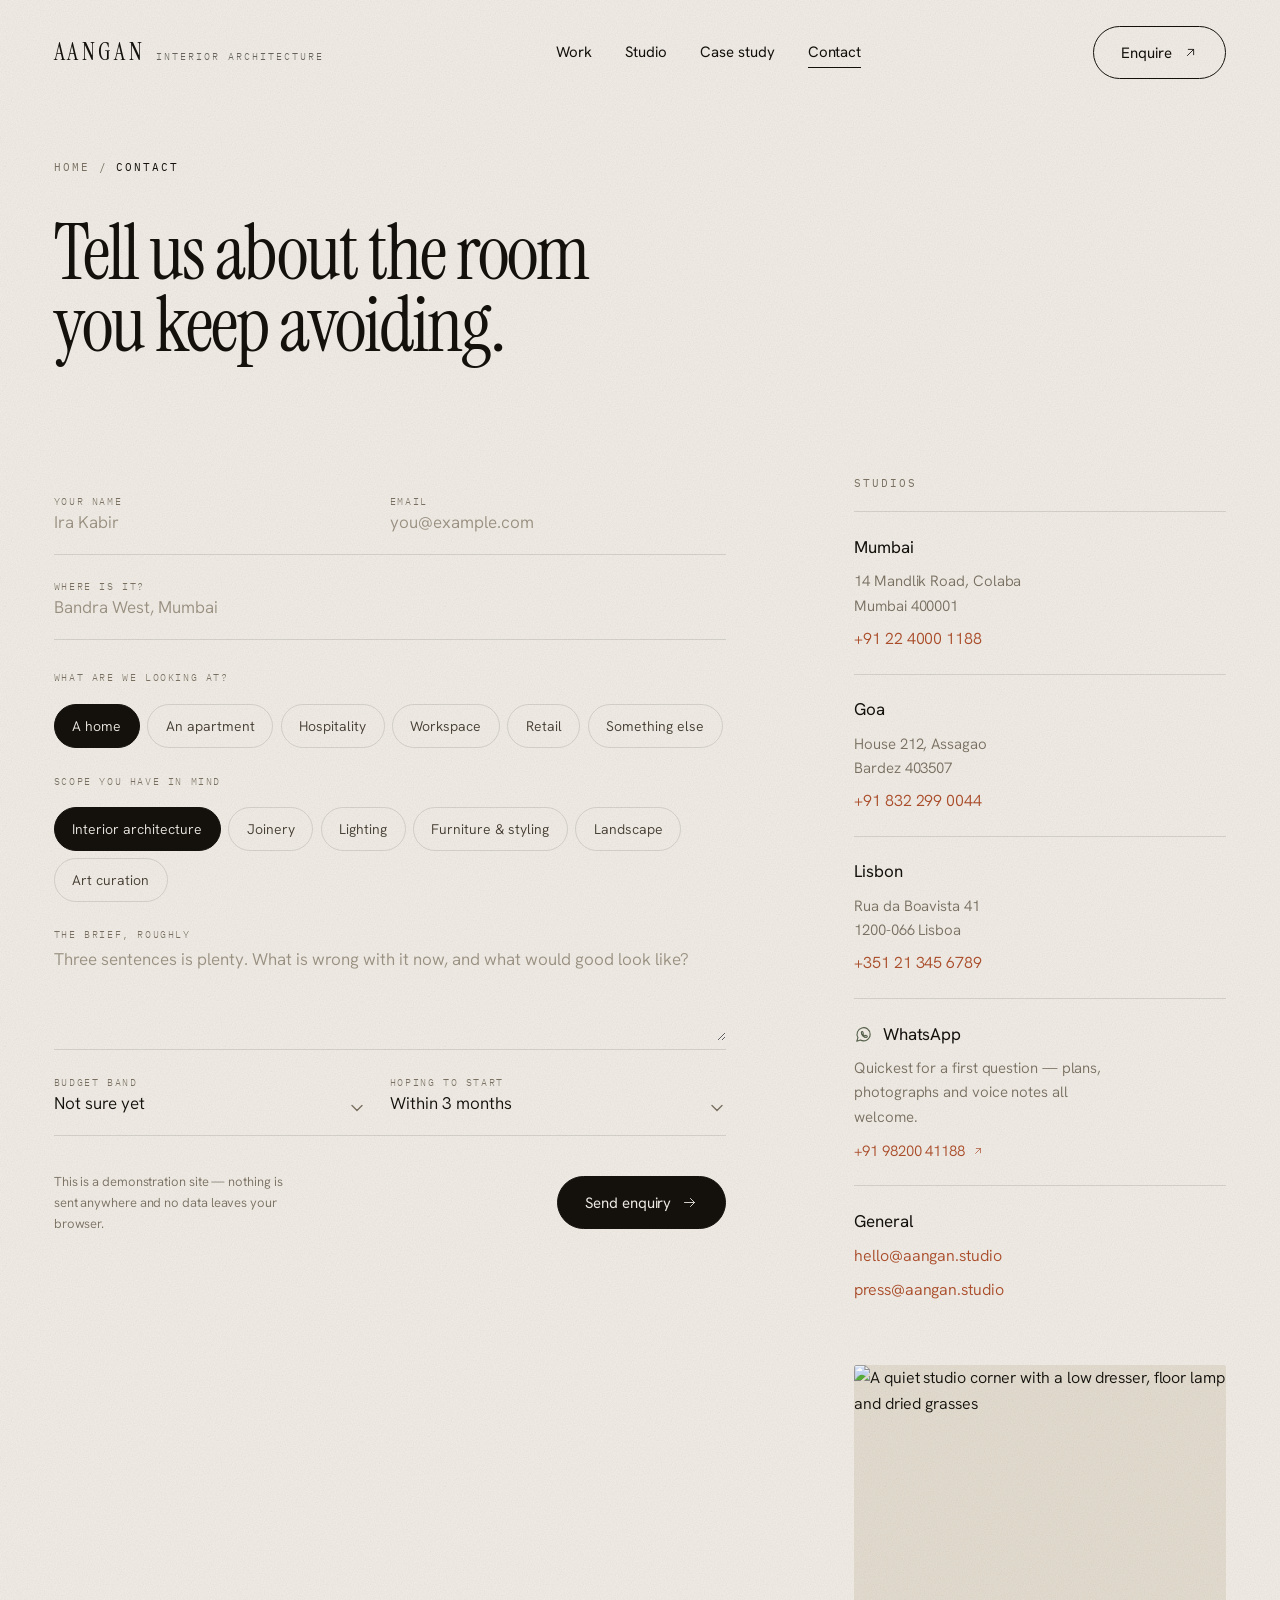
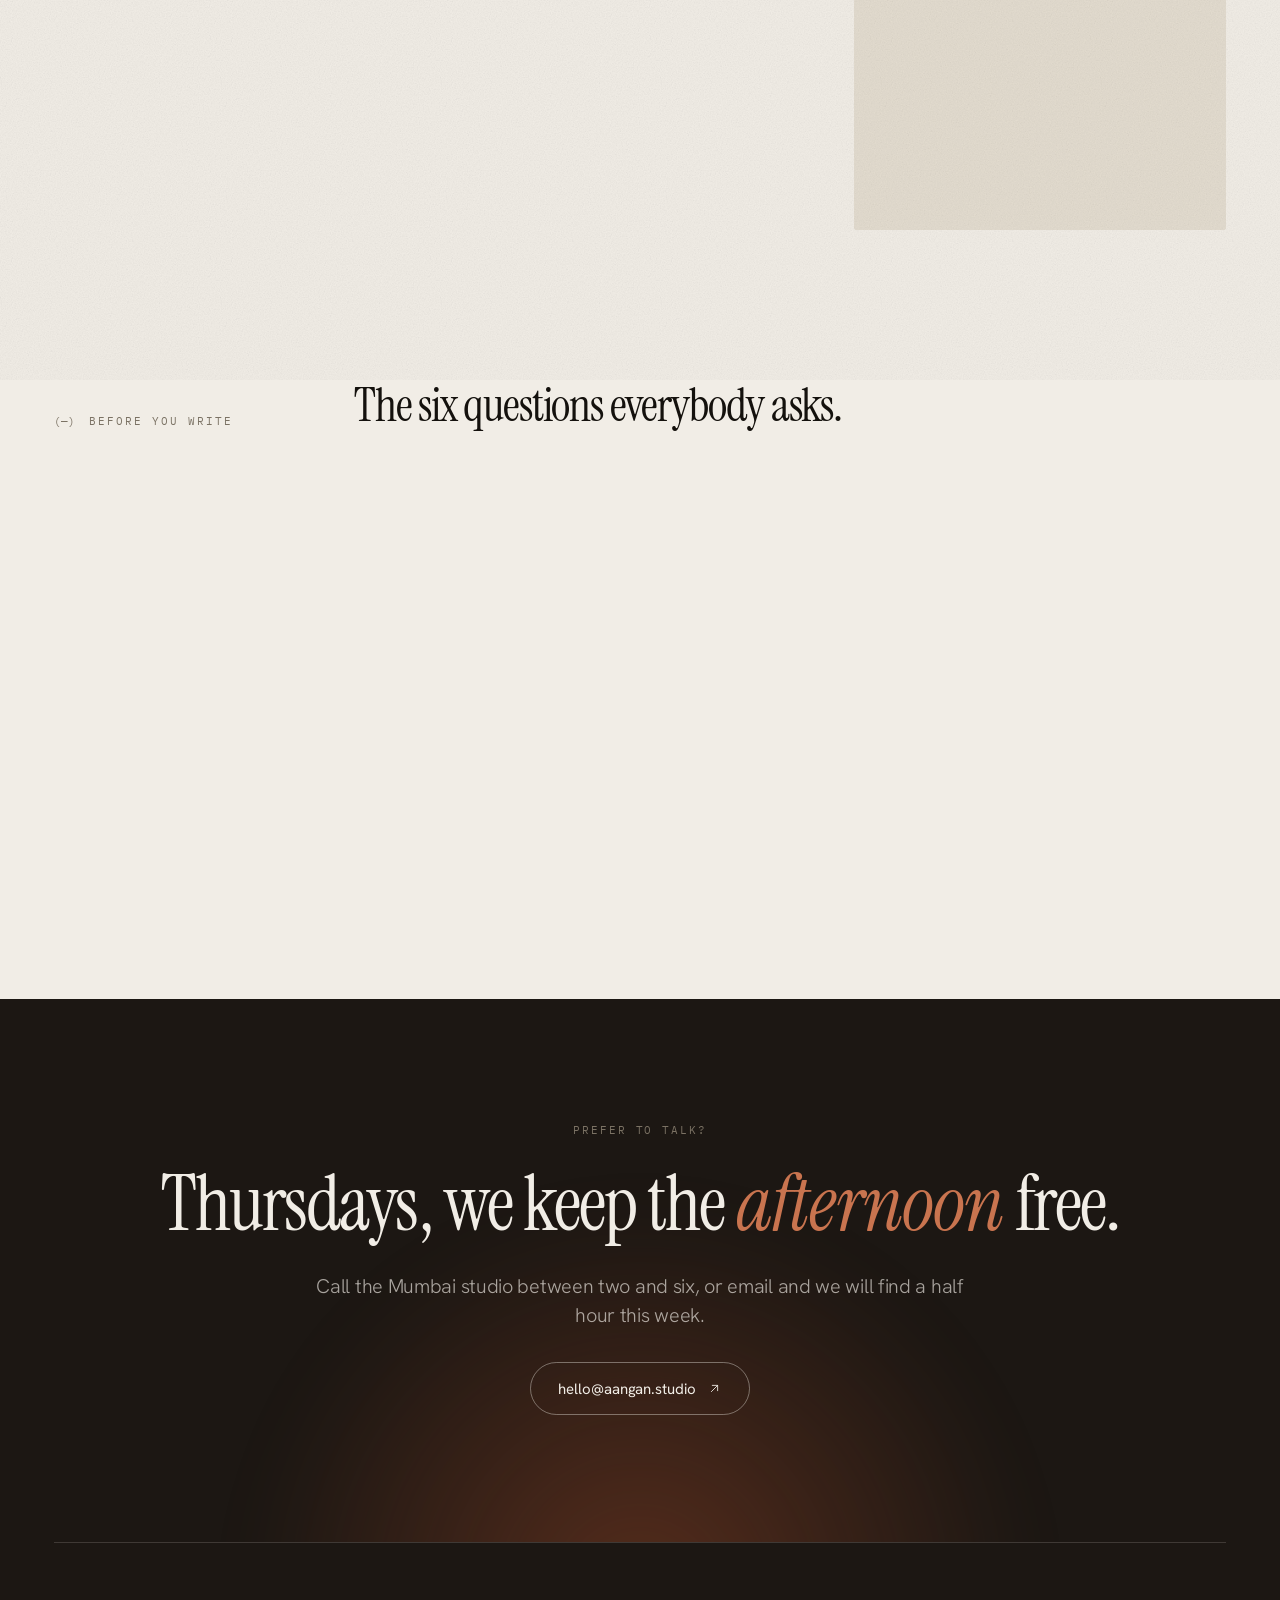
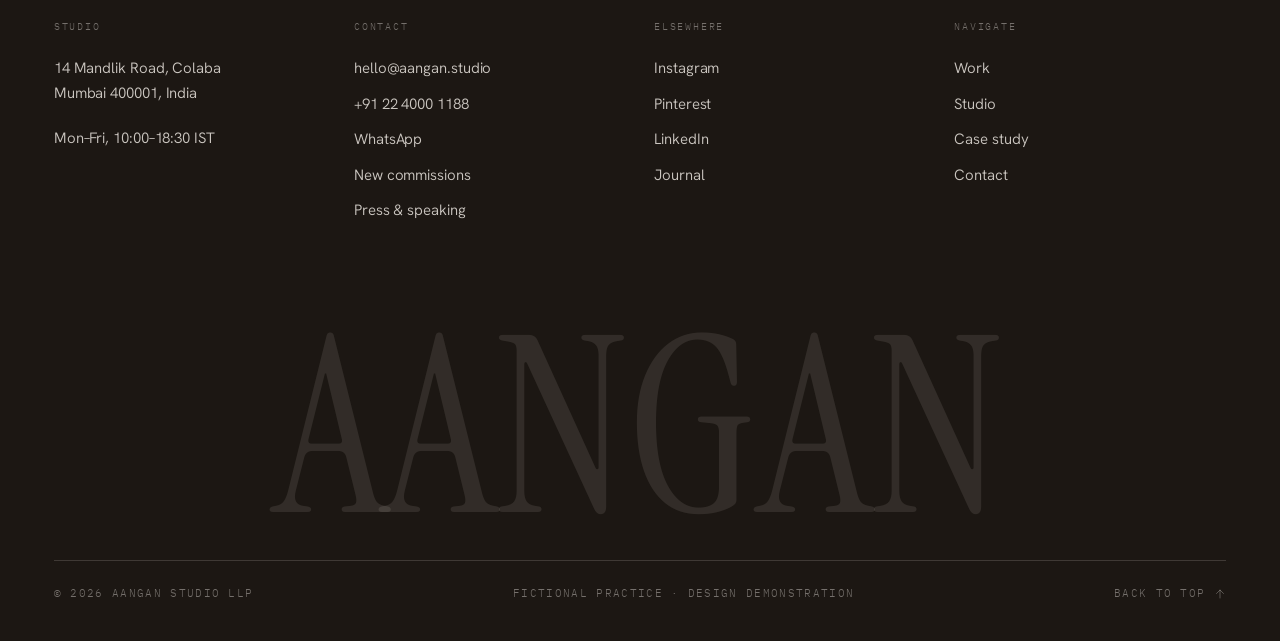
==== contact.html @ c57f5d88 "Aangan — interior architecture studio site Five-page static site: home, work index with filtering, a" ====
<!doctype html>
<html lang="en">
<head>
<meta charset="utf-8">
<meta name="viewport" content="width=device-width, initial-scale=1">
<title>Contact — Aangan</title>
<meta name="description" content="Start a project with Aangan. Studios in Mumbai, Goa and Lisbon. We reply to every enquiry within two working days.">
<meta name="theme-color" content="#F1EDE6">
<link rel="icon" href="data:image/svg+xml,%3Csvg xmlns='http://www.w3.org/2000/svg' viewBox='0 0 32 32'%3E%3Crect width='32' height='32' fill='%231C1713'/%3E%3Ctext x='16' y='23' font-family='Georgia,serif' font-size='19' fill='%23F1EDE6' text-anchor='middle'%3EA%3C/text%3E%3C/svg%3E">
<link rel="preconnect" href="https://fonts.googleapis.com">
<link rel="preconnect" href="https://fonts.gstatic.com" crossorigin>
<link rel="preconnect" href="https://images.unsplash.com">
<link href="https://fonts.googleapis.com/css2?family=Instrument+Serif:ital@0;1&family=Hanken+Grotesk:ital,wght@0,200..800;1,200..800&family=IBM+Plex+Mono:wght@400;500&display=swap" rel="stylesheet">
<link rel="stylesheet" href="assets/css/app.css?v=1789238881">
</head>
<body>

<a class="skip" href="#main">Skip to content</a>
<div class="curtain" aria-hidden="true"><i></i><i></i><i></i><i></i><i></i></div>
<div class="grain" aria-hidden="true"></div>
<div class="cursor" aria-hidden="true">
  <div class="cursor__ring"><span class="cursor__label">View</span></div>
  <div class="cursor__dot"></div>
</div>

<svg aria-hidden="true" style="position:absolute;width:0;height:0;overflow:hidden" focusable="false">
  <symbol id="i-arr" viewBox="0 0 24 24" fill="none" stroke="currentColor" stroke-width="1.4" stroke-linecap="round" stroke-linejoin="round"><path d="M4 12h16M13.5 5.5 20 12l-6.5 6.5"/></symbol>
  <symbol id="i-ne" viewBox="0 0 24 24" fill="none" stroke="currentColor" stroke-width="1.4" stroke-linecap="round" stroke-linejoin="round"><path d="M7 17 17 7M8.5 7H17v8.5"/></symbol>
  <symbol id="i-whatsapp" viewBox="0 0 24 24" fill="none" stroke="currentColor" stroke-width="1.4" stroke-linecap="round" stroke-linejoin="round"><path d="M20.4 11.7a8.3 8.3 0 0 1-12.3 7.3l-4.6 1.5 1.5-4.5A8.3 8.3 0 1 1 20.4 11.7z"/><path d="M9.5 8.7c.15-.4.35-.4.6-.4h.45c.2 0 .38.02.55.42l.62 1.5c.1.25.02.45-.1.6l-.36.45c-.1.15-.16.28 0 .52a5.6 5.6 0 0 0 2.35 2c.25.1.4.08.52-.04l.45-.52c.15-.18.33-.17.52-.1l1.4.72c.25.15.35.3.35.5 0 .72-.55 1.42-1.4 1.42-1 0-2.9-.62-4.4-2.12S9.3 10.5 9.3 9.6c0-.4.1-.6.2-.9z"/></symbol>
  <symbol id="i-up" viewBox="0 0 24 24" fill="none" stroke="currentColor" stroke-width="1.4" stroke-linecap="round" stroke-linejoin="round"><path d="M12 20V4M5 11l7-7 7 7"/></symbol>
  <symbol id="i-check" viewBox="0 0 24 24" fill="none" stroke="currentColor" stroke-width="1.4" stroke-linecap="round" stroke-linejoin="round"><path d="m4 12.5 5.5 5.5L20 6.5"/></symbol>
</svg>

<header class="header is-ink" data-solid="always">
  <a class="brand" href="index.html" aria-label="Aangan, home">
    <span class="brand__mark">Aangan</span>
    <span class="brand__sub">Interior Architecture</span>
  </a>
  <nav class="nav" aria-label="Primary">
    <a href="work.html">Work</a>
    <a href="studio.html">Studio</a>
    <a href="project.html">Case study</a>
    <a href="contact.html" aria-current="page">Contact</a>
  </nav>
  <div class="header__right">
    <a class="btn" href="#enquiry" data-magnetic="0.25">Enquire <svg aria-hidden="true"><use href="#i-ne"/></svg></a>
    <button class="burger" type="button" aria-label="Menu" aria-expanded="false" aria-controls="menu"><i></i><i></i></button>
  </div>
</header>

<div class="menu" id="menu">
  <ul class="menu__list">
    <li><a href="index.html"><span>01</span> Home</a></li>
    <li><a href="work.html"><span>02</span> Work</a></li>
    <li><a href="studio.html"><span>03</span> Studio</a></li>
    <li><a href="project.html"><span>04</span> Case study</a></li>
    <li><a href="contact.html"><span>05</span> Contact</a></li>
  </ul>
  <div class="menu__foot">
    <span>hello@aangan.studio</span><span>+91 22 4000 1188</span><span>Mumbai · Goa · Lisbon</span>
  </div>
</div>

<main id="main">

  <section class="phero">
    <div class="shell">
      <div class="phero__crumbs">
        <a class="label" href="index.html">Home</a>
        <span class="label mono">/</span>
        <span class="label label--ink">Contact</span>
      </div>
      <div class="phero__row">
        <h1 class="display phero__t" data-split>Tell us about the room you keep avoiding.</h1>
        <p class="phero__x lead measure-sm" data-reveal>Plans, a phone photograph, or three sentences — all of it is useful. Every enquiry gets a real reply within two working days.</p>
      </div>
    </div>
  </section>

  <section class="section section--tight" id="enquiry">
    <div class="shell">
      <div class="contact">

        <div class="contact__form">
          <form class="form" novalidate>
            <div class="form__fields">
              <div class="form__row">
                <div class="fld">
                  <label for="f-name">Your name</label>
                  <input id="f-name" name="name" type="text" placeholder="Ira Kabir" autocomplete="name" data-required>
                  <span class="fld__err">We need something to call you.</span>
                </div>
                <div class="fld">
                  <label for="f-email">Email</label>
                  <input id="f-email" name="email" type="email" placeholder="you@example.com" autocomplete="email" data-required>
                  <span class="fld__err">That address does not look right.</span>
                </div>
              </div>

              <div class="fld">
                <label for="f-place">Where is it?</label>
                <input id="f-place" name="place" type="text" placeholder="Bandra West, Mumbai">
              </div>

              <div class="fld" style="border-bottom:0">
                <label style="position:static;display:block;margin-bottom:.2rem">What are we looking at?</label>
                <div class="pickers" role="group" aria-label="Project type">
                  <button class="pick" type="button" aria-pressed="true">A home</button>
                  <button class="pick" type="button" aria-pressed="false">An apartment</button>
                  <button class="pick" type="button" aria-pressed="false">Hospitality</button>
                  <button class="pick" type="button" aria-pressed="false">Workspace</button>
                  <button class="pick" type="button" aria-pressed="false">Retail</button>
                  <button class="pick" type="button" aria-pressed="false">Something else</button>
                </div>
              </div>

              <div class="fld" style="border-bottom:0;padding-top:1.6rem">
                <label style="position:static;display:block;margin-bottom:.2rem">Scope you have in mind</label>
                <div class="pickers" data-multi="true" role="group" aria-label="Scope">
                  <button class="pick" type="button" aria-pressed="true">Interior architecture</button>
                  <button class="pick" type="button" aria-pressed="false">Joinery</button>
                  <button class="pick" type="button" aria-pressed="false">Lighting</button>
                  <button class="pick" type="button" aria-pressed="false">Furniture &amp; styling</button>
                  <button class="pick" type="button" aria-pressed="false">Landscape</button>
                  <button class="pick" type="button" aria-pressed="false">Art curation</button>
                </div>
              </div>

              <div class="fld" style="padding-top:2.2rem">
                <label for="f-msg">The brief, roughly</label>
                <textarea id="f-msg" name="message" placeholder="Three sentences is plenty. What is wrong with it now, and what would good look like?" data-required></textarea>
                <span class="fld__err">Tell us a little about the project.</span>
              </div>

              <div class="form__row">
                <div class="fld">
                  <label for="f-budget">Budget band</label>
                  <select id="f-budget" name="budget">
                    <option>Not sure yet</option>
                    <option>₹40 – 80 lakh</option>
                    <option>₹80 lakh – 2 crore</option>
                    <option>₹2 – 5 crore</option>
                    <option>Above ₹5 crore</option>
                  </select>
                </div>
                <div class="fld">
                  <label for="f-when">Hoping to start</label>
                  <select id="f-when" name="when">
                    <option>Within 3 months</option>
                    <option>Later this year</option>
                    <option>2027</option>
                    <option>Just exploring</option>
                  </select>
                </div>
              </div>
            </div>

            <div class="form__foot">
              <p class="form__note">This is a demonstration site — nothing is sent anywhere and no data leaves your browser.</p>
              <button class="btn btn--solid" type="submit" data-magnetic="0.3">Send enquiry <svg aria-hidden="true"><use href="#i-arr"/></svg></button>
            </div>

            <div class="form__done">
              <span class="label label--clay">Received</span>
              <h2 class="display" style="font-size:var(--t-d3)">Thank you — we will write back within two working days.</h2>
              <p class="muted measure">In the meantime, the Alibaug case study is the fullest account of how we work, from first survey to handover.</p>
              <a class="btn" href="project.html" style="justify-self:start;margin-top:.8rem">Read the case study <svg aria-hidden="true"><use href="#i-arr"/></svg></a>
            </div>
          </form>

          <div class="nextsteps" data-reveal>
            <span class="label">What happens next</span>
            <ol class="nextsteps__list">
              <li>
                <span class="nextsteps__n">01</span>
                <div>
                  <b>A real reply, within two working days</b>
                  <p>From Ira or Devan, not a form letter. If we are not right for it, we will say so and suggest someone who is.</p>
                </div>
              </li>
              <li>
                <span class="nextsteps__n">02</span>
                <div>
                  <b>A half-hour call, free</b>
                  <p>We ask about the brief, the building and the budget. You ask us anything. Nobody signs anything.</p>
                </div>
              </li>
              <li>
                <span class="nextsteps__n">03</span>
                <div>
                  <b>A written fee proposal</b>
                  <p>Stages priced separately, with a realistic programme. You can stop after any stage.</p>
                </div>
              </li>
            </ol>
          </div>
        </div>

        <aside class="contact__side">
          <div>
            <span class="label">Studios</span>
            <div class="studio-card" style="margin-top:1rem">
              <b>Mumbai</b>
              <p>14 Mandlik Road, Colaba<br>Mumbai 400001</p>
              <a href="tel:+912240001188">+91 22 4000 1188</a>
            </div>
            <div class="studio-card">
              <b>Goa</b>
              <p>House 212, Assagao<br>Bardez 403507</p>
              <a href="tel:+918322990044">+91 832 299 0044</a>
            </div>
            <div class="studio-card">
              <b>Lisbon</b>
              <p>Rua da Boavista 41<br>1200-066 Lisboa</p>
              <a href="tel:+351213456789">+351 21 345 6789</a>
            </div>
            <a class="studio-card studio-card--wa" href="https://wa.me/919820041188?text=Hello%20Aangan%20%E2%80%94%20I%27d%20like%20to%20talk%20about%20a%20project." target="_blank" rel="noopener">
              <span class="studio-card__wa">
                <svg aria-hidden="true"><use href="#i-whatsapp"/></svg>
                <b>WhatsApp</b>
              </span>
              <p>Quickest for a first question &mdash; plans, photographs and voice notes all welcome.</p>
              <span class="studio-card__go">+91 98200 41188 <svg aria-hidden="true"><use href="#i-ne"/></svg></span>
            </a>
            <div class="studio-card">
              <b>General</b>
              <a href="mailto:hello@aangan.studio">hello@aangan.studio</a>
              <a href="mailto:press@aangan.studio">press@aangan.studio</a>
            </div>
          </div>

          <div class="img-wrap" style="aspect-ratio:4/5;border-radius:3px" data-wipe>
            <img src="https://images.unsplash.com/photo-1513694203232-719a280e022f?w=900&q=80&auto=format&fit=crop" alt="A quiet studio corner with a low dresser, floor lamp and dried grasses" loading="lazy">
          </div>
        </aside>
      </div>
    </div>
  </section>

  <section class="section">
    <div class="shell">
      <div class="sec-head">
        <div class="sec-head__eyebrow">
          <span class="label mono">(—)</span>
          <span class="label">Before you write</span>
        </div>
        <h2 class="display sec-head__title" style="font-size:var(--t-d2)" data-split>The six questions everybody asks.</h2>
      </div>

      <div class="faq" data-reveal>
        <div class="faq__i">
          <button class="faq__q" type="button">What does a project cost?<i aria-hidden="true"></i></button>
          <div class="faq__a"><div>Our design fee is typically 12–18% of the construction and furnishing budget, or a fixed sum for smaller scopes. We will give you a written fee proposal after the first meeting — before you commit to anything, and with the stages priced separately so you can stop after any of them.</div></div>
        </div>
        <div class="faq__i">
          <button class="faq__q" type="button">How long does it take?<i aria-hidden="true"></i></button>
          <div class="faq__a"><div>An apartment refit runs nine to fourteen months from first survey to the day you move back in. A house is eighteen to twenty-six. Hospitality depends entirely on the operator. We would rather quote you the honest number and keep to it than the flattering one.</div></div>
        </div>
        <div class="faq__i">
          <button class="faq__q" type="button">Do you take small projects?<i aria-hidden="true"></i></button>
          <div class="faq__a"><div>Yes, but selectively — usually one or two a year, and usually a single room done properly. If we cannot take it on we will say so within the week and point you at two or three studios we rate.</div></div>
        </div>
        <div class="faq__i">
          <button class="faq__q" type="button">Will you work outside India?<i aria-hidden="true"></i></button>
          <div class="faq__a"><div>We have a small Lisbon studio and have completed four projects in Portugal and one in Sri Lanka. Anywhere else, we would want a local architect of record and a realistic travel budget — roughly one site visit a month during construction.</div></div>
        </div>
        <div class="faq__i">
          <button class="faq__q" type="button">Can we keep our furniture?<i aria-hidden="true"></i></button>
          <div class="faq__a"><div>Please do. The pieces people have lived with are usually the best things in the room. Bring us a list of what stays and we will design around it — that constraint tends to make a house feel like yours rather than ours.</div></div>
        </div>
        <div class="faq__i">
          <button class="faq__q" type="button">Do you do renders?<i aria-hidden="true"></i></button>
          <div class="faq__a"><div>Rarely. We build the important parts at full scale instead — tape on the floor, plywood walls at real height, a mock-up of the kitchen run. It costs a little more at the start and saves a great deal of regret later.</div></div>
        </div>
      </div>
    </div>
  </section>

  <section class="cta">
    <div class="cta__glow" aria-hidden="true"></div>
    <div class="shell cta__inner">
      <span class="label">Prefer to talk?</span>
      <h2 class="display cta__t" data-split>Thursdays, we keep the <em>afternoon</em> free.</h2>
      <p class="lead measure" style="color:rgba(241,237,230,.66)">Call the Mumbai studio between two and six, or email and we will find a half hour this week.</p>
      <a class="btn btn--light" href="mailto:hello@aangan.studio" data-magnetic="0.4">hello@aangan.studio <svg aria-hidden="true"><use href="#i-ne"/></svg></a>
    </div>
  </section>

</main>

<footer class="footer">
  <div class="footer__top">
    <div class="footer__col">
      <span class="footer__h">Studio</span>
      <p>14 Mandlik Road, Colaba<br>Mumbai 400001, India</p>
      <p style="margin-top:.6rem">Mon–Fri, 10:00–18:30 IST</p>
    </div>
    <div class="footer__col">
      <span class="footer__h">Contact</span>
      <a href="mailto:hello@aangan.studio">hello@aangan.studio</a>
      <a href="tel:+912240001188">+91 22 4000 1188</a>
      <a href="https://wa.me/919820041188?text=Hello%20Aangan%20%E2%80%94%20I%27d%20like%20to%20talk%20about%20a%20project." target="_blank" rel="noopener">WhatsApp</a>
      <a href="contact.html">New commissions</a>
      <a href="contact.html">Press &amp; speaking</a>
    </div>
    <div class="footer__col">
      <span class="footer__h">Elsewhere</span>
      <a href="index.html">Instagram</a><a href="index.html">Pinterest</a><a href="index.html">LinkedIn</a><a href="index.html">Journal</a>
    </div>
    <div class="footer__col">
      <span class="footer__h">Navigate</span>
      <a href="work.html">Work</a><a href="studio.html">Studio</a><a href="project.html">Case study</a><a href="contact.html">Contact</a>
    </div>
  </div>
  <div class="footer__word" aria-hidden="true">AANGAN</div>
  <div class="footer__bar">
    <span>© <span data-year>2026</span> Aangan Studio LLP</span>
    <span>Fictional practice · design demonstration</span>
    <a class="totop" href="#main">Back to top <svg aria-hidden="true"><use href="#i-up"/></svg></a>
  </div>
</footer>

<script src="https://cdnjs.cloudflare.com/ajax/libs/gsap/3.13.0/gsap.min.js"></script>
<script src="https://cdnjs.cloudflare.com/ajax/libs/gsap/3.13.0/ScrollTrigger.min.js"></script>
<script src="https://cdnjs.cloudflare.com/ajax/libs/gsap/3.13.0/SplitText.min.js"></script>
<script src="https://cdn.jsdelivr.net/npm/lenis@1.1.18/dist/lenis.min.js"></script>
<script src="assets/js/app.js?v=1789238881"></script>
</body>
</html>
---- assets/css/app.css ----
/* ==========================================================================
   AANGAN — Interior Architecture
   Design system + page styles
   Palette: lime plaster, kota stone, teak, terracotta
   Type: Instrument Serif (display) / Hanken Grotesk (text) / IBM Plex Mono (data)
   ========================================================================== */

/* --------------------------------------------------------------------------
   1. Tokens
   -------------------------------------------------------------------------- */
:root {
  /* Surface */
  --bone:      #F1EDE6;
  --paper:     #FBF9F5;
  --sand:      #E3DCCF;
  --umber:     #1C1713;
  --umber-2:   #2A231C;

  /* Ink */
  --ink:       #14110D;
  --ink-2:     #453D33;
  --muted:     #7B7264;
  --muted-2:   #9C9384;

  /* Accent */
  --clay:      #AE4E2B;
  --clay-soft: #C9744F;
  --moss:      #55604A;

  /* Lines */
  --line:      rgba(20, 17, 13, 0.12);
  --line-soft: rgba(20, 17, 13, 0.07);
  --line-dark: rgba(241, 237, 230, 0.16);

  /* Layout */
  --pad:       clamp(1.15rem, 4.2vw, 4.25rem);
  --maxw:      1720px;
  --header-h:  96px;   /* measured and overwritten by app.js */
  --gap:       clamp(1rem, 2.2vw, 2rem);

  /* Type scale */
  --t-mega:    clamp(3.1rem, 13vw, 15rem);
  --t-hero:    clamp(2.85rem, 8.6vw, 9.5rem);
  --t-d1:      clamp(2.4rem, 6vw, 6rem);
  --t-d2:      clamp(1.9rem, 3.7vw, 3.6rem);
  --t-d3:      clamp(1.45rem, 2.3vw, 2.1rem);
  --t-lead:    clamp(1.1rem, 1.55vw, 1.55rem);
  --t-body:    clamp(1rem, 0.95vw, 1.0625rem);
  --t-small:   0.875rem;
  --t-label:   0.6875rem;

  /* Motion */
  --ease:      cubic-bezier(0.22, 1, 0.36, 1);
  --ease-io:   cubic-bezier(0.65, 0.05, 0.36, 1);
  --dur:       0.55s;

  /* Depth */
  --z-grain:   95;
  --z-header:  60;
  --z-menu:    80;
  --z-cursor:  200;
  --z-curtain: 300;
  --z-loader:  400;
}

/* --------------------------------------------------------------------------
   2. Reset
   -------------------------------------------------------------------------- */
*, *::before, *::after { box-sizing: border-box; }

html {
  -webkit-text-size-adjust: 100%;
  scroll-behavior: auto;
}

body {
  margin: 0;
  background: var(--bone);
  color: var(--ink);
  font-family: 'Hanken Grotesk', -apple-system, BlinkMacSystemFont, 'Segoe UI', sans-serif;
  font-size: var(--t-body);
  font-weight: 350;
  line-height: 1.62;
  letter-spacing: -0.005em;
  -webkit-font-smoothing: antialiased;
  -moz-osx-font-smoothing: grayscale;
  overflow-x: hidden;
  font-variant-numeric: lining-nums;
}

body.is-locked { overflow: hidden; }

img, svg, video { display: block; max-width: 100%; }
img { height: auto; background-color: var(--sand); }

button, input, select, textarea { font: inherit; color: inherit; }
button { background: none; border: 0; padding: 0; cursor: pointer; }

a { color: inherit; text-decoration: none; }

h1, h2, h3, h4, p, figure, blockquote { margin: 0; }
ul, ol { margin: 0; padding: 0; list-style: none; }

::selection { background: var(--clay); color: var(--paper); }

:focus-visible {
  outline: 2px solid var(--clay);
  outline-offset: 3px;
  border-radius: 2px;
}
.no-fv :focus:not(:focus-visible) { outline: none; }

/* --------------------------------------------------------------------------
   3. Typography primitives
   -------------------------------------------------------------------------- */
.display {
  font-family: 'Instrument Serif', 'Times New Roman', serif;
  font-weight: 400;
  line-height: 0.94;
  letter-spacing: -0.025em;
  text-wrap: balance;
}
.display em {
  font-style: italic;
  letter-spacing: -0.01em;
}

.sans-display {
  font-family: 'Hanken Grotesk', sans-serif;
  font-weight: 250;
  line-height: 1.02;
  letter-spacing: -0.035em;
}

.label {
  font-family: 'IBM Plex Mono', ui-monospace, monospace;
  font-size: var(--t-label);
  font-weight: 400;
  letter-spacing: 0.18em;
  text-transform: uppercase;
  color: var(--muted);
  line-height: 1;
}
.label--ink { color: var(--ink); }
.label--clay { color: var(--clay); }

.mono {
  font-family: 'IBM Plex Mono', ui-monospace, monospace;
  font-variant-numeric: tabular-nums;
  letter-spacing: 0.01em;
}

.lead {
  font-size: var(--t-lead);
  line-height: 1.45;
  font-weight: 300;
  letter-spacing: -0.015em;
  color: var(--ink-2);
  text-wrap: pretty;
}

.measure    { max-width: 62ch; }
.measure-sm { max-width: 46ch; }

/* --------------------------------------------------------------------------
   4. Layout
   -------------------------------------------------------------------------- */
.shell {
  width: 100%;
  max-width: var(--maxw);
  margin-inline: auto;
  padding-inline: var(--pad);
}

.section { padding-block: clamp(4.5rem, 11vh, 10rem); }
.section--tight { padding-block: clamp(3rem, 6vh, 5.5rem); }
.section--dark {
  background: var(--umber);
  color: var(--bone);
}
.section--paper { background: var(--paper); }

.section--dark .label,
.section--dark .lead { color: rgba(241, 237, 230, 0.62); }
.section--dark .rule { background: var(--line-dark); }

.rule {
  height: 1px;
  width: 100%;
  background: var(--line);
  border: 0;
}

.grid12 {
  display: grid;
  grid-template-columns: repeat(12, 1fr);
  gap: var(--gap);
}

/* Section header: index + title + note */
.sec-head {
  display: grid;
  grid-template-columns: repeat(12, 1fr);
  gap: var(--gap);
  align-items: end;
  padding-bottom: clamp(2rem, 4vw, 3.5rem);
}
.sec-head__eyebrow {
  display: flex;
  align-items: baseline;
  gap: 0.9rem;
}
/* Column placement applies only inside .sec-head — the eyebrow is reused
   in other grid containers, where a stray grid-column would reshape them. */
.sec-head > .sec-head__eyebrow { grid-column: 1 / span 3; }
.sec-head > .sec-head__title   { grid-column: 4 / span 6; }
.sec-head > .sec-head__note    { grid-column: 10 / span 3; padding-bottom: 0.45rem; }

@media (max-width: 900px) {
  .sec-head { gap: 1.1rem; }
  .sec-head > .sec-head__eyebrow,
  .sec-head > .sec-head__title,
  .sec-head > .sec-head__note { grid-column: 1 / -1; }
}

/* --------------------------------------------------------------------------
   5. Grain + atmosphere
   -------------------------------------------------------------------------- */
.grain {
  position: fixed;
  inset: -120%;
  z-index: var(--z-grain);
  pointer-events: none;
  opacity: 0.32;
  mix-blend-mode: multiply;
  background-image: url("data:image/svg+xml,%3Csvg xmlns='http://www.w3.org/2000/svg' width='220' height='220'%3E%3Cfilter id='n'%3E%3CfeTurbulence type='fractalNoise' baseFrequency='0.82' numOctaves='3' stitchTiles='stitch'/%3E%3CfeColorMatrix type='saturate' values='0'/%3E%3C/filter%3E%3Crect width='220' height='220' filter='url(%23n)' opacity='0.5'/%3E%3C/svg%3E");
  animation: grain 5s steps(6) infinite;
}
@keyframes grain {
  0%   { transform: translate3d(0, 0, 0); }
  16%  { transform: translate3d(-2%, -3%, 0); }
  33%  { transform: translate3d(-4%, 2%, 0); }
  50%  { transform: translate3d(2%, -4%, 0); }
  66%  { transform: translate3d(-1%, 3%, 0); }
  83%  { transform: translate3d(3%, 1%, 0); }
  100% { transform: translate3d(0, 0, 0); }
}

/* --------------------------------------------------------------------------
   6. Cursor
   -------------------------------------------------------------------------- */
.cursor {
  position: fixed;
  top: 0; left: 0;
  z-index: var(--z-cursor);
  pointer-events: none;
  mix-blend-mode: difference;
  will-change: transform;
  opacity: 0;
  transition: opacity 0.3s;
}
.cursor.is-ready { opacity: 1; }

.cursor__dot {
  position: absolute;
  width: 7px; height: 7px;
  margin: -3.5px 0 0 -3.5px;
  border-radius: 50%;
  background: var(--bone);
  transition: transform 0.3s var(--ease), opacity 0.3s;
}
.cursor__ring {
  position: absolute;
  width: 46px; height: 46px;
  margin: -23px 0 0 -23px;
  border: 1px solid rgba(241, 237, 230, 0.75);
  border-radius: 50%;
  display: grid;
  place-items: center;
  transition: width 0.45s var(--ease), height 0.45s var(--ease),
              margin 0.45s var(--ease), border-color 0.35s, background-color 0.35s;
}
.cursor__label {
  font-family: 'IBM Plex Mono', monospace;
  font-size: 9.5px;
  letter-spacing: 0.16em;
  text-transform: uppercase;
  color: var(--bone);
  opacity: 0;
  transform: scale(0.85);
  transition: opacity 0.3s, transform 0.4s var(--ease);
  white-space: nowrap;
}
.cursor.is-view .cursor__ring {
  width: 104px; height: 104px;
  margin: -52px 0 0 -52px;
  background: rgba(241, 237, 230, 0.1);
  border-color: rgba(241, 237, 230, 0.9);
}
.cursor.is-view .cursor__label { opacity: 1; transform: scale(1); }
.cursor.is-view .cursor__dot { transform: scale(0); }
.cursor.is-link .cursor__ring { width: 12px; height: 12px; margin: -6px 0 0 -6px; }
.cursor.is-link .cursor__dot { transform: scale(2.4); }

@media (hover: none), (pointer: coarse) { .cursor { display: none; } }

/* --------------------------------------------------------------------------
   7. Preloader
   -------------------------------------------------------------------------- */
.loader {
  position: fixed;
  inset: 0;
  z-index: var(--z-loader);
  clip-path: inset(0% 0% 0% 0%);
  will-change: clip-path;
  background: var(--umber);
  color: var(--bone);
  display: grid;
  grid-template-rows: 1fr auto;
  padding: var(--pad);
}
.loader__center {
  display: grid;
  place-content: center;
  justify-items: center;
  text-align: center;
  gap: 0.9rem;
}
.loader__rule {
  width: clamp(90px, 16vw, 190px);
  height: 1px;
  background: rgba(241, 237, 230, 0.42);
  transform: scaleX(0);
  transform-origin: left;
}
.loader__mark {
  font-family: 'Instrument Serif', serif;
  font-size: clamp(2.6rem, 8vw, 6rem);
  letter-spacing: 0.02em;
  line-height: 1.14;
  overflow: hidden;
}
.loader__mark span {
  display: inline-block;
  transform: translateY(105%);
}
.loader__sub {
  font-family: 'IBM Plex Mono', monospace;
  font-size: var(--t-label);
  letter-spacing: 0.28em;
  text-transform: uppercase;
  color: rgba(241, 237, 230, 0.45);
  opacity: 0;
}
.loader__foot {
  display: flex;
  justify-content: space-between;
  align-items: flex-end;
  font-family: 'IBM Plex Mono', monospace;
  font-size: var(--t-label);
  letter-spacing: 0.16em;
  text-transform: uppercase;
  color: rgba(241, 237, 230, 0.4);
}
.loader__count {
  font-size: clamp(2rem, 5vw, 3.4rem);
  letter-spacing: -0.03em;
  color: var(--bone);
  font-variant-numeric: tabular-nums;
  line-height: 1;
}
.loader__bar {
  position: absolute;
  left: var(--pad); right: var(--pad);
  bottom: calc(var(--pad) + 4.6rem);
  height: 1px;
  background: rgba(241, 237, 230, 0.16);
}
.loader__bar i {
  display: block;
  height: 100%;
  width: 0%;
  background: var(--bone);
}

/* --------------------------------------------------------------------------
   8. Page transition curtain
   -------------------------------------------------------------------------- */
.curtain {
  position: fixed;
  inset: 0;
  z-index: var(--z-curtain);
  pointer-events: none;
  display: grid;
  grid-template-columns: repeat(5, 1fr);
}
.curtain i {
  background: var(--umber);
  transform: scaleY(0);
  transform-origin: bottom;
}

/* --------------------------------------------------------------------------
   9. Header
   -------------------------------------------------------------------------- */
.header {
  position: fixed;
  top: 0; left: 0; right: 0;
  z-index: var(--z-header);
  padding: clamp(1rem, 2vw, 1.7rem) var(--pad);
  display: flex;
  align-items: center;
  justify-content: space-between;
  gap: 2rem;
  color: var(--bone);
  transition: transform 0.6s var(--ease), color 0.4s, background-color 0.4s;
  mix-blend-mode: normal;
}
.header::before {
  content: '';
  position: absolute;
  inset: 0;
  background: linear-gradient(to bottom, rgba(18, 15, 12, 0.55), rgba(18, 15, 12, 0));
  opacity: 1;
  transition: opacity 0.45s;
  pointer-events: none;
  z-index: -1;
}
.header.is-solid {
  color: var(--ink);
  background: rgba(241, 237, 230, 0.82);
  backdrop-filter: blur(18px) saturate(1.25);
  -webkit-backdrop-filter: blur(18px) saturate(1.25);
  border-bottom: 1px solid var(--line-soft);
}
.header.is-solid::before { opacity: 0; }
.header.is-hidden { transform: translateY(-104%); }
.header.is-ink { color: var(--ink); }
.header.is-ink::before { opacity: 0; }

.brand {
  display: flex;
  align-items: baseline;
  gap: 0.7rem;
  line-height: 1;
  flex-shrink: 0;
}
.brand__mark {
  font-family: 'Instrument Serif', serif;
  font-size: clamp(1.35rem, 1.9vw, 1.7rem);
  letter-spacing: 0.14em;
  text-transform: uppercase;
}
.brand__sub {
  font-family: 'IBM Plex Mono', monospace;
  font-size: 0.625rem;
  letter-spacing: 0.2em;
  text-transform: uppercase;
  opacity: 0.62;
}
@media (max-width: 640px) { .brand__sub { display: none; } }

.nav {
  display: flex;
  gap: clamp(1.4rem, 2.6vw, 2.6rem);
  align-items: center;
}
.nav a {
  font-size: 0.9375rem;
  font-weight: 400;
  letter-spacing: -0.005em;
  position: relative;
  padding-block: 0.2rem;
}
.nav a::after {
  content: '';
  position: absolute;
  left: 0; bottom: 0;
  width: 100%; height: 1px;
  background: currentColor;
  transform: scaleX(0);
  transform-origin: right;
  transition: transform 0.45s var(--ease);
}
.nav a:hover::after,
.nav a[aria-current="page"]::after { transform: scaleX(1); transform-origin: left; }
.nav a[aria-current="page"] { opacity: 1; }

@media (max-width: 1000px) { .nav { display: none; } }

.header__right { display: flex; align-items: center; gap: 1.1rem; }

/* Burger */
.burger {
  display: none;
  width: 44px; height: 44px;
  align-items: center;
  justify-content: center;
  flex-direction: column;
  gap: 5px;
  border-radius: 50%;
  border: 1px solid currentColor;
  flex-shrink: 0;
}
.burger i {
  display: block;
  width: 15px; height: 1px;
  background: currentColor;
  transition: transform 0.4s var(--ease), opacity 0.3s;
}
.burger.is-open i:nth-child(1) { transform: translateY(3px) rotate(45deg); }
.burger.is-open i:nth-child(2) { transform: translateY(-3px) rotate(-45deg); }
@media (max-width: 1000px) { .burger { display: flex; } }

/* Mobile menu */
.menu {
  position: fixed;
  inset: 0;
  z-index: var(--z-menu);
  background: var(--umber);
  color: var(--bone);
  padding: calc(var(--pad) + 4.5rem) var(--pad) var(--pad);
  display: grid;
  grid-template-rows: 1fr auto;
  clip-path: inset(0 0 100% 0);
  transition: clip-path 0.8s var(--ease);
  pointer-events: none;
}
.menu.is-open { clip-path: inset(0 0 0% 0); pointer-events: auto; }
.menu__list { display: grid; align-content: center; gap: 0.2rem; }
.menu__list li { overflow: hidden; }
.menu__list a {
  font-family: 'Instrument Serif', serif;
  font-size: clamp(2.6rem, 12vw, 5rem);
  line-height: 1.26;   /* clears descenders inside the overflow-hidden reveal */
  display: flex;
  align-items: baseline;
  gap: 1rem;
  transform: translateY(110%);
  transition: transform 0.8s var(--ease), color 0.3s;
}
.menu.is-open .menu__list a { transform: translateY(0); }
.menu__list li:nth-child(1) a { transition-delay: 0.1s; }
.menu__list li:nth-child(2) a { transition-delay: 0.16s; }
.menu__list li:nth-child(3) a { transition-delay: 0.22s; }
.menu__list li:nth-child(4) a { transition-delay: 0.28s; }
.menu__list li:nth-child(5) a { transition-delay: 0.34s; }
.menu__list a span {
  font-family: 'IBM Plex Mono', monospace;
  font-size: 0.6875rem;
  letter-spacing: 0.18em;
  color: rgba(241, 237, 230, 0.4);
}
.menu__foot {
  display: flex;
  flex-wrap: wrap;
  gap: 1.2rem 2.5rem;
  padding-top: 2rem;
  border-top: 1px solid var(--line-dark);
  font-size: var(--t-small);
  color: rgba(241, 237, 230, 0.6);
}

/* --------------------------------------------------------------------------
   10. Buttons
   -------------------------------------------------------------------------- */
.btn {
  --btn-fg: var(--ink);
  --btn-bg: transparent;
  --btn-bd: currentColor;
  position: relative;
  display: inline-flex;
  align-items: center;
  justify-content: center;
  gap: 0.7rem;
  min-height: 48px;
  padding: 0.85rem 1.7rem;
  border-radius: 100px;
  border: 1px solid var(--btn-bd);
  color: var(--btn-fg);
  background: var(--btn-bg);
  font-size: 0.9375rem;
  font-weight: 400;
  letter-spacing: -0.005em;
  overflow: hidden;
  isolation: isolate;
  cursor: pointer;
  transition: color 0.4s var(--ease), border-color 0.4s;
  will-change: transform;
}
.btn::before {
  content: '';
  position: absolute;
  inset: 0;
  background: var(--ink);
  border-radius: inherit;
  transform: translateY(101%);
  transition: transform 0.55s var(--ease);
  z-index: -1;
}
.btn:hover { color: var(--bone); }
.btn:hover::before { transform: translateY(0); }
.btn svg { width: 15px; height: 15px; transition: transform 0.45s var(--ease); }
.btn:hover svg { transform: translateX(4px); }

.btn--solid {
  --btn-fg: var(--bone);
  --btn-bg: var(--ink);
  --btn-bd: var(--ink);
}
.btn--solid::before { background: var(--clay); }
.btn--solid:hover { color: var(--paper); border-color: var(--clay); }

.btn--clay {
  --btn-fg: var(--paper);
  --btn-bg: var(--clay);
  --btn-bd: var(--clay);
}
.btn--clay::before { background: var(--ink); }
.btn--clay:hover { border-color: var(--ink); }

.btn--light { --btn-fg: var(--bone); --btn-bd: rgba(241,237,230,0.4); }
.btn--light::before { background: var(--bone); }
.btn--light:hover { color: var(--ink); border-color: var(--bone); }

/* Text link with sliding underline */
.tlink {
  display: inline-flex;
  align-items: center;
  gap: 0.55rem;
  position: relative;
  padding-bottom: 0.3rem;
  font-size: 0.9375rem;
}
.tlink::after {
  content: '';
  position: absolute;
  left: 0; bottom: 0;
  width: 100%; height: 1px;
  background: currentColor;
  transform-origin: right;
  transition: transform 0.5s var(--ease);
}
.tlink:hover::after { transform: scaleX(0); transform-origin: left; }
.tlink svg { width: 13px; height: 13px; transition: transform 0.45s var(--ease); }
.tlink:hover svg { transform: translate(3px, -3px); }

/* --------------------------------------------------------------------------
   11. Reveal primitives
   -------------------------------------------------------------------------- */
[data-reveal] { opacity: 0; }
.js-off [data-reveal] { opacity: 1; }

.line-mask { display: block; overflow: hidden; }

/* GSAP SplitText clips each line to its line box. With display line-height
   below 1 that eats ascenders and descenders, so pad the line and pull the
   mask back by the same amount to keep the original vertical rhythm. */
.sline { padding-top: 0.16em; padding-bottom: 0.22em; }
.sline-mask { margin-top: -0.16em; margin-bottom: -0.22em; }

.img-wrap {
  position: relative;
  overflow: hidden;
  background: var(--sand);
}
.img-wrap img {
  width: 100%; height: 100%;
  object-fit: cover;
  will-change: transform;
}
.img-cover {
  position: absolute;
  inset: 0;
  background: var(--bone);
  transform-origin: top;
  z-index: 2;
}

/* --------------------------------------------------------------------------
   12. Hero
   -------------------------------------------------------------------------- */
.hero {
  position: relative;
  height: 100svh;
  min-height: 620px;
  overflow: hidden;
  display: flex;
  flex-direction: column;
  justify-content: flex-end;
  color: var(--bone);
  isolation: isolate;
}
.hero__media {
  position: absolute;
  inset: -8% 0 -8% 0;
  z-index: -2;
}
.hero__media img {
  width: 100%; height: 100%;
  object-fit: cover;
  transform: scale(1.12);
  will-change: transform;
}
.hero__scrim {
  position: absolute;
  inset: 0;
  z-index: -1;
  background:
    linear-gradient(to bottom, rgba(14,11,9,0.55) 0%, rgba(14,11,9,0.10) 26%, rgba(14,11,9,0.22) 50%, rgba(14,11,9,0.80) 100%),
    linear-gradient(to right, rgba(14,11,9,0.58) 0%, rgba(14,11,9,0.12) 44%, rgba(14,11,9,0) 72%),
    radial-gradient(115% 74% at 16% 104%, rgba(14,11,9,0.55), transparent 62%);
}

.hero__inner {
  position: relative;
  padding: 0 var(--pad) clamp(1.75rem, 4vh, 3.25rem);
  width: 100%;
  max-width: var(--maxw);
  margin-inline: auto;
}

.hero__title {
  font-size: var(--t-hero);
  margin-bottom: clamp(1.5rem, 4vh, 3rem);
  mix-blend-mode: normal;
  text-shadow: 0 2px 40px rgba(12, 9, 7, 0.35);
}
.hero__title em { color: var(--sand); }

.hero__bottom {
  display: grid;
  grid-template-columns: repeat(12, 1fr);
  gap: var(--gap);
  align-items: end;
}
.hero__blurb { grid-column: 1 / span 4; }
.hero__blurb p {
  font-size: 1.0625rem;
  line-height: 1.5;
  color: rgba(241, 237, 230, 0.84);
  font-weight: 300;
  max-width: 36ch;
}
.hero__actions {
  display: flex;
  gap: 0.65rem;
  flex-wrap: wrap;
  margin-top: 1.6rem;
}
.hero__stat { grid-column: 7 / span 2; }
.hero__card { grid-column: 10 / span 3; }

@media (max-width: 1440px) {
  .hero__blurb { grid-column: 1 / span 5; }
  .hero__stat  { grid-column: 7 / span 3; }
  .hero__card  { grid-column: 10 / span 3; }
}
@media (max-width: 1240px) {
  .hero__stat { display: none; }
  .hero__blurb { grid-column: 1 / span 6; }
  .hero__card { grid-column: 9 / span 4; }
}
@media (max-width: 1000px) {
  .hero__card { display: none; }
  .hero__blurb { grid-column: 1 / -1; }
}
@media (max-width: 720px) {
  .hero__blurb p { font-size: 0.9375rem; max-width: 42ch; }
  .hero__actions .btn { flex: 1 1 auto; }
}

/* Frosted panel used across hero */
.frost {
  background: rgba(20, 16, 12, 0.34);
  backdrop-filter: blur(28px) saturate(1.35);
  -webkit-backdrop-filter: blur(28px) saturate(1.35);
  border: 1px solid rgba(243, 238, 230, 0.18);
  box-shadow: 0 1px 0 rgba(255, 255, 255, 0.1) inset,
              0 28px 70px -34px rgba(8, 6, 4, 0.8);
}

/* Project data card in hero */
.datacard {
  border-radius: 18px;
  padding: 1.35rem 1.5rem 1.25rem;
}
.datacard__top {
  display: flex;
  justify-content: space-between;
  align-items: flex-start;
  gap: 1rem;
  margin-bottom: 1rem;
}
.datacard__name {
  font-family: 'Instrument Serif', serif;
  font-size: 1.7rem;
  line-height: 1.05;
  letter-spacing: -0.01em;
}
.datacard__rows {
  display: grid;
  gap: 0.45rem;
  padding-bottom: 1rem;
  border-bottom: 1px solid rgba(243, 238, 230, 0.2);
}
.datacard__row {
  display: flex;
  justify-content: space-between;
  gap: 1rem;
  font-size: 0.8125rem;
  color: rgba(241, 237, 230, 0.78);
}
.datacard__row b {
  font-weight: 400;
  color: var(--bone);
  font-family: 'IBM Plex Mono', monospace;
  font-size: 0.75rem;
  letter-spacing: 0.02em;
}
.datacard__icons {
  display: flex;
  gap: 1.1rem;
  padding-top: 0.95rem;
  color: rgba(241, 237, 230, 0.72);
}
.datacard__icons svg { width: 17px; height: 17px; }

/* Stat card */
.statcard {
  border-radius: 18px;
  padding: 1.3rem 1.45rem;
  display: grid;
  gap: 0.25rem;
  min-width: 230px;
  transition: transform 0.6s var(--ease);
}
.statcard:hover { transform: translateY(-4px); }
.statcard__num {
  font-family: 'Hanken Grotesk', sans-serif;
  font-size: clamp(2.6rem, 4vw, 3.6rem);
  font-weight: 250;
  letter-spacing: -0.04em;
  line-height: 1;
}
.statcard__foot {
  display: flex;
  align-items: center;
  justify-content: space-between;
  gap: 1rem;
  margin-top: 0.4rem;
}
.statcard__go {
  width: 36px; height: 36px;
  border-radius: 50%;
  border: 1px solid rgba(243, 238, 230, 0.35);
  display: grid;
  place-items: center;
  transition: background-color 0.4s, color 0.4s, border-color 0.4s;
}
.statcard__go svg { width: 14px; height: 14px; }
.statcard:hover .statcard__go { background: var(--bone); color: var(--ink); border-color: var(--bone); }

/* Commission bar */
.combar {
  position: absolute;
  top: calc(clamp(1rem, 2vw, 1.7rem) + 4.4rem);
  left: var(--pad); right: var(--pad);
  z-index: 5;
  max-width: calc(var(--maxw) - (var(--pad) * 2));
  margin-inline: auto;
  border-radius: 100px;
  padding: 0.5rem;
  display: flex;
  align-items: center;
  gap: 0.4rem;
}
.combar__seg {
  display: flex;
  gap: 2px;
  padding: 3px;
  border-radius: 100px;
  background: rgba(10, 8, 6, 0.3);
}
.combar__seg button {
  padding: 0.68rem 1.5rem;
  border-radius: 100px;
  font-size: 0.9375rem;
  color: rgba(241, 237, 230, 0.86);
  white-space: nowrap;
  transition: background-color 0.45s var(--ease), color 0.35s;
}
.combar__seg button[aria-pressed="true"] {
  background: var(--paper);
  color: var(--ink);
  box-shadow: 0 2px 14px -6px rgba(0,0,0,0.5);
}
.combar__fields {
  display: flex;
  flex: 1;
  gap: 0.25rem;
  justify-content: center;
}
.combar__spacer { flex: 1; }

.field { position: relative; }
.field__btn {
  display: flex;
  flex-direction: column;
  align-items: flex-start;
  gap: 0.1rem;
  padding: 0.5rem 1.5rem 0.55rem 1.1rem;
  border-radius: 100px;
  min-width: 160px;
  text-align: left;
  transition: background-color 0.35s;
}
.field__btn:hover,
.field__btn[aria-expanded="true"] { background: rgba(243, 238, 230, 0.14); }
.field__k {
  font-family: 'IBM Plex Mono', monospace;
  font-size: 0.625rem;
  letter-spacing: 0.14em;
  text-transform: uppercase;
  color: rgba(241, 237, 230, 0.68);
}
.field__v {
  font-size: 0.9375rem;
  color: var(--bone);
  display: flex;
  align-items: center;
  gap: 0.5rem;
  line-height: 1.2;
}
.field__v svg {
  width: 11px; height: 11px;
  opacity: 0.6;
  transition: transform 0.4s var(--ease);
}
.field__btn[aria-expanded="true"] .field__v svg { transform: rotate(180deg); }

.field__pop {
  position: absolute;
  top: calc(100% + 10px);
  left: 0;
  min-width: 100%;
  width: max-content;
  background: rgba(252, 250, 246, 0.9);
  backdrop-filter: blur(26px) saturate(1.4);
  -webkit-backdrop-filter: blur(26px) saturate(1.4);
  color: var(--ink);
  border-radius: 14px;
  border: 1px solid var(--line);
  box-shadow: 0 30px 70px -30px rgba(20, 17, 13, 0.45);
  padding: 0.4rem;
  display: grid;
  gap: 1px;
  opacity: 0;
  visibility: hidden;
  transform: translateY(-6px);
  transition: opacity 0.3s, transform 0.4s var(--ease), visibility 0.3s;
  z-index: 10;
}
.field__pop.is-open { opacity: 1; visibility: visible; transform: translateY(0); }
.field__pop li > button {
  width: 100%;
  text-align: left;
  padding: 0.6rem 0.9rem;
  border-radius: 9px;
  font-size: 0.9375rem;
  display: flex;
  justify-content: space-between;
  gap: 1.5rem;
  align-items: center;
  transition: background-color 0.25s;
}
.field__pop li > button:hover,
.field__pop li > button.is-hl { background: var(--sand); }
.field__pop li > button[aria-selected="true"]::after {
  content: '';
  width: 5px; height: 5px;
  border-radius: 50%;
  background: var(--clay);
}
.combar__go {
  width: 52px; height: 52px;
  border-radius: 50%;
  background: var(--paper);
  color: var(--ink);
  display: grid;
  place-items: center;
  flex-shrink: 0;
  transition: background-color 0.4s, color 0.4s, transform 0.4s var(--ease);
}
.combar__go:hover { background: var(--clay); color: var(--paper); }
.combar__go svg { width: 17px; height: 17px; }

@media (max-width: 1180px) {
  .combar { display: none; }
}

/* Scroll cue */
.cue {
  position: absolute;
  left: 50%;
  bottom: 1.1rem;
  transform: translateX(-50%);
  display: grid;
  justify-items: center;
  gap: 0.5rem;
  color: rgba(241, 237, 230, 0.6);
  z-index: 4;
}
.cue i {
  display: block;
  width: 1px; height: 46px;
  background: linear-gradient(to bottom, rgba(241,237,230,0), rgba(241,237,230,0.8));
  animation: cue 2.4s var(--ease-io) infinite;
  transform-origin: top;
}
@keyframes cue {
  0%   { transform: scaleY(0); opacity: 0; }
  40%  { transform: scaleY(1); opacity: 1; }
  100% { transform: scaleY(1) translateY(46px); opacity: 0; }
}
@media (max-width: 900px) { .cue { display: none; } }

/* --------------------------------------------------------------------------
   13. Marquee
   -------------------------------------------------------------------------- */
.marquee {
  overflow: hidden;
  border-block: 1px solid var(--line);
  padding-block: 1.15rem;
  display: flex;
  user-select: none;
}
.marquee__track {
  display: flex;
  flex-shrink: 0;
  gap: 3.2rem;
  padding-right: 3.2rem;
  align-items: center;
  animation: marquee 42s linear infinite;
  will-change: transform;
}
.marquee:hover .marquee__track { animation-play-state: paused; }
@keyframes marquee { to { transform: translateX(-100%); } }
.marquee__item {
  display: flex;
  align-items: center;
  gap: 3.2rem;
  font-family: 'IBM Plex Mono', monospace;
  font-size: 0.75rem;
  letter-spacing: 0.2em;
  text-transform: uppercase;
  color: var(--ink-2);
  white-space: nowrap;
}
.marquee__item::after {
  content: '';
  width: 5px; height: 5px;
  border-radius: 50%;
  background: var(--clay);
  flex-shrink: 0;
}

/* --------------------------------------------------------------------------
   14. Manifesto (word highlight on scroll)
   -------------------------------------------------------------------------- */
.manifesto { position: relative; }
.manifesto__text {
  font-size: clamp(1.6rem, 3.5vw, 3.35rem);
  line-height: 1.24;
  font-weight: 300;
  letter-spacing: -0.028em;
  max-width: 22ch;
  text-wrap: pretty;
}
.manifesto__text .w { color: rgba(20, 17, 13, 0.17); display: inline-block; }
.manifesto__text .w.on { color: var(--ink); }
.manifesto__text .w.accent {
  font-family: 'Instrument Serif', serif;
  font-style: italic;
  letter-spacing: -0.005em;
  font-weight: 400;
}
.manifesto__text .w.accent.on { color: var(--clay); }

.manifesto__grid {
  display: grid;
  grid-template-columns: repeat(12, 1fr);
  gap: var(--gap);
  align-items: start;
}
.manifesto__body { grid-column: 1 / span 7; }
.manifesto__aside {
  grid-column: 9 / span 4;
  display: grid;
  gap: 2rem;
  padding-top: 0.75rem;
}
@media (max-width: 960px) {
  .manifesto__body, .manifesto__aside { grid-column: 1 / -1; }
  .manifesto__aside { padding-top: 2.5rem; }
}
.factlist { display: grid; gap: 0; }
.factlist div {
  display: flex;
  justify-content: space-between;
  gap: 1rem;
  align-items: baseline;
  padding-block: 0.85rem;
  border-bottom: 1px solid var(--line);
}
.factlist div:first-child { border-top: 1px solid var(--line); }
.factlist span { color: var(--muted); font-size: 0.875rem; }
.factlist b {
  font-weight: 400;
  font-family: 'IBM Plex Mono', monospace;
  font-size: 0.8125rem;
  letter-spacing: 0.02em;
}

/* --------------------------------------------------------------------------
   15. Works — editorial list
   -------------------------------------------------------------------------- */
.works { position: relative; }

.wrow {
  position: relative;
  display: grid;
  grid-template-columns: 4.5rem minmax(0, 1fr) minmax(0, 0.85fr) 9rem;
  gap: var(--gap);
  align-items: center;
  padding-block: clamp(1.5rem, 2.6vw, 2.35rem);
  border-bottom: 1px solid var(--line);
  transition: color 0.5s var(--ease);
  isolation: isolate;
}
.wrow:first-child { border-top: 1px solid var(--line); }
.wrow::before {
  content: '';
  position: absolute;
  left: calc(var(--pad) * -1); right: calc(var(--pad) * -1);
  top: 0; bottom: 0;
  background: var(--umber);
  transform: scaleY(0);
  transform-origin: bottom;
  transition: transform 0.6s var(--ease);
  z-index: -1;
}
.wrow:hover::before { transform: scaleY(1); transform-origin: top; }
.wrow:hover { color: var(--bone); }
.wrow:hover .wrow__meta,
.wrow:hover .wrow__idx { color: rgba(241, 237, 230, 0.6); }
.wrow:hover .wrow__year { color: var(--sand); }

.wrow__idx {
  font-family: 'IBM Plex Mono', monospace;
  font-size: 0.75rem;
  color: var(--muted);
  transition: color 0.5s;
}
.wrow__name {
  font-family: 'Instrument Serif', serif;
  font-size: clamp(1.6rem, 3.2vw, 2.9rem);
  line-height: 1.05;
  letter-spacing: -0.02em;
  display: flex;
  align-items: baseline;
  gap: 0.9rem;
}
.wrow__meta {
  color: var(--muted);
  font-size: 0.9375rem;
  transition: color 0.5s;
}
.wrow__year {
  font-family: 'IBM Plex Mono', monospace;
  font-size: 0.8125rem;
  text-align: right;
  color: var(--ink-2);
  transition: color 0.5s;
  display: flex;
  align-items: center;
  justify-content: flex-end;
  gap: 0.9rem;
}
.wrow__year svg {
  width: 14px; height: 14px;
  opacity: 0;
  transform: translateX(-6px);
  transition: opacity 0.4s, transform 0.5s var(--ease);
}
.wrow:hover .wrow__year svg { opacity: 1; transform: translateX(0); }

@media (max-width: 900px) {
  .wrow {
    grid-template-columns: 2.6rem 1fr auto;
    grid-template-areas: 'idx name name' '. meta year';
    row-gap: 0.35rem;
    align-items: baseline;
  }
  .wrow__idx { grid-area: idx; }
  .wrow__name { grid-area: name; }
  .wrow__meta { grid-area: meta; font-size: 0.8125rem; }
  .wrow__year { grid-area: year; }
  .wrow__name span { display: none; }
}

/* Floating preview that follows the cursor */
.wpeek {
  position: fixed;
  top: 0; left: 0;
  width: 22vw;
  min-width: 260px;
  max-width: 380px;
  aspect-ratio: 4 / 5;
  z-index: 40;
  pointer-events: none;
  overflow: hidden;
  border-radius: 4px;
  opacity: 0;
  transform: translate(-50%, -50%) scale(0.9);
  transition: opacity 0.4s var(--ease), transform 0.55s var(--ease);
  box-shadow: 0 40px 80px -40px rgba(12, 9, 7, 0.6);
}
.wpeek.is-on { opacity: 1; transform: translate(-50%, -50%) scale(1); }
.wpeek img {
  position: absolute;
  inset: 0;
  width: 100%; height: 100%;
  object-fit: cover;
  opacity: 0;
  transition: opacity 0.45s var(--ease);
}
.wpeek img.is-active { opacity: 1; }
@media (max-width: 1000px), (pointer: coarse) { .wpeek { display: none; } }

/* --------------------------------------------------------------------------
   16. Horizontal pinned gallery
   -------------------------------------------------------------------------- */
.hscroll { overflow: hidden; }
.hscroll__viewport {
  height: 100svh;
  display: flex;
  align-items: center;
}
.hscroll__track {
  display: flex;
  gap: clamp(1rem, 2.4vw, 2.4rem);
  padding-inline: var(--pad);
  align-items: center;
  will-change: transform;
}
.hcard {
  flex-shrink: 0;
  width: clamp(260px, 30vw, 480px);
  display: grid;
  gap: 0.9rem;
}
.hcard--tall  { width: clamp(230px, 24vw, 380px); }
.hcard__media { aspect-ratio: 4 / 5; border-radius: 3px; }
.hcard--wide  { width: clamp(320px, 44vw, 720px); }
.hcard--wide .hcard__media { aspect-ratio: 16 / 10; }
.hcard--tall .hcard__media { aspect-ratio: 3 / 4.4; }
.hcard__cap {
  display: flex;
  justify-content: space-between;
  gap: 1rem;
  align-items: baseline;
  font-size: 0.875rem;
  color: rgba(241, 237, 230, 0.65);
}
.hcard__cap b { font-weight: 400; color: var(--bone); }
.hcard__cap i {
  font-style: normal;
  font-family: 'IBM Plex Mono', monospace;
  font-size: 0.6875rem;
  letter-spacing: 0.14em;
}
.hscroll__lead {
  flex-shrink: 0;
  width: clamp(280px, 32vw, 520px);
  padding-right: clamp(1rem, 3vw, 3rem);
  display: grid;
  grid-template-columns: 1fr;
  gap: 1.4rem;
  align-content: center;
  justify-items: start;
}

/* --------------------------------------------------------------------------
   17. Numbers
   -------------------------------------------------------------------------- */
.nums {
  display: grid;
  grid-template-columns: repeat(4, 1fr);
  gap: var(--gap);
  border-top: 1px solid var(--line);
}
.section--dark .nums { border-color: var(--line-dark); }
.num {
  padding-top: 1.6rem;
  border-right: 1px solid var(--line);
  padding-right: var(--gap);
}
.section--dark .num { border-color: var(--line-dark); }
.num:last-child { border-right: 0; }
.num__v {
  font-size: clamp(2.6rem, 5.2vw, 5rem);
  font-weight: 200;
  letter-spacing: -0.045em;
  line-height: 1;
  display: flex;
  align-items: flex-start;
}
.num__v sup {
  font-size: 0.2em;
  font-family: 'IBM Plex Mono', monospace;
  letter-spacing: 0.12em;
  text-transform: uppercase;
  line-height: 1;
  top: 0;
  margin-left: 0.7rem;
  margin-top: 0.55em;
  color: var(--clay-soft);
}
.num__k { margin-top: 0.7rem; font-size: 0.875rem; color: var(--muted); }
.section--dark .num__k { color: rgba(241, 237, 230, 0.55); }
@media (max-width: 760px) {
  .nums { grid-template-columns: repeat(2, 1fr); row-gap: 2rem; }
  .num:nth-child(2n) { border-right: 0; }
}

/* --------------------------------------------------------------------------
   18. Process (sticky)
   -------------------------------------------------------------------------- */
.process {
  display: grid;
  grid-template-columns: repeat(12, 1fr);
  gap: var(--gap);
}
.process__stick {
  grid-column: 1 / span 4;
  position: sticky;
  top: clamp(6rem, 16vh, 10rem);
  align-self: start;
  display: grid;
  gap: 1.4rem;
}
.process__stick > .btn { justify-self: start; align-self: start; }
.process__steps { grid-column: 6 / span 7; display: grid; }
.pstep {
  display: grid;
  grid-template-columns: 4.5rem 1fr;
  gap: var(--gap);
  padding-block: clamp(2rem, 4vw, 3.2rem);
  border-top: 1px solid var(--line);
  align-items: start;
}
.section--dark .pstep { border-color: var(--line-dark); }
.pstep:last-child { border-bottom: 1px solid var(--line); }
.section--dark .pstep:last-child { border-color: var(--line-dark); }
.pstep__n {
  font-family: 'IBM Plex Mono', monospace;
  font-size: 0.75rem;
  color: var(--clay-soft);
  padding-top: 0.55rem;
}
.pstep__t {
  font-family: 'Instrument Serif', serif;
  font-size: clamp(1.5rem, 2.5vw, 2.3rem);
  line-height: 1.1;
  margin-bottom: 0.8rem;
  letter-spacing: -0.015em;
}
.pstep__d { color: var(--muted); max-width: 48ch; }
.section--dark .pstep__d { color: rgba(241, 237, 230, 0.6); }
.pstep__tags {
  display: flex;
  flex-wrap: wrap;
  gap: 0.4rem;
  margin-top: 1.1rem;
}
.tag {
  font-family: 'IBM Plex Mono', monospace;
  font-size: 0.625rem;
  letter-spacing: 0.14em;
  text-transform: uppercase;
  padding: 0.42rem 0.75rem;
  border: 1px solid var(--line);
  border-radius: 100px;
  color: var(--muted);
}
.section--dark .tag { border-color: var(--line-dark); color: rgba(241,237,230,0.6); }

@media (max-width: 960px) {
  .process__stick { grid-column: 1 / -1; position: static; }
  .process__steps { grid-column: 1 / -1; margin-top: 2.5rem; }
  .pstep { grid-template-columns: 2.6rem 1fr; }
}

/* --------------------------------------------------------------------------
   19. Materials
   -------------------------------------------------------------------------- */
.mats {
  display: grid;
  grid-template-columns: repeat(6, 1fr);
  gap: 1px;
  background: var(--line);
  border: 1px solid var(--line);
}
.mat {
  background: var(--bone);
  padding: 1.4rem 1.25rem 1.5rem;
  display: grid;
  gap: 1rem;
  align-content: start;
  transition: background-color 0.5s var(--ease);
  cursor: default;
}
.mat:hover { background: var(--paper); }
.mat__sw {
  aspect-ratio: 1;
  border-radius: 50%;
  position: relative;
  overflow: hidden;
  transition: transform 0.7s var(--ease), border-radius 0.7s var(--ease);
  box-shadow: inset 0 0 0 1px rgba(20,17,13,0.08);
}
.mat:hover .mat__sw { transform: scale(1.04); border-radius: 14px; }
.mat__sw::after {
  content: '';
  position: absolute;
  inset: 0;
  background-image: url("data:image/svg+xml,%3Csvg xmlns='http://www.w3.org/2000/svg' width='140' height='140'%3E%3Cfilter id='m'%3E%3CfeTurbulence type='fractalNoise' baseFrequency='0.9' numOctaves='4'/%3E%3C/filter%3E%3Crect width='140' height='140' filter='url(%23m)' opacity='0.42'/%3E%3C/svg%3E");
  mix-blend-mode: overlay;
  opacity: 0.55;
}
.mat__n { font-size: 0.9375rem; line-height: 1.3; }
.mat__c {
  font-family: 'IBM Plex Mono', monospace;
  font-size: 0.625rem;
  letter-spacing: 0.12em;
  text-transform: uppercase;
  color: var(--muted);
  margin-top: 0.3rem;
  display: block;
}
@media (max-width: 900px) { .mats { grid-template-columns: repeat(3, 1fr); } }
@media (max-width: 520px) { .mats { grid-template-columns: repeat(2, 1fr); } }

/* --------------------------------------------------------------------------
   20. Quotes
   -------------------------------------------------------------------------- */
.quotes { position: relative; }
.quote[hidden], .empty[hidden], .pcard[hidden] { display: none !important; }
.quote {
  display: grid;
  grid-template-columns: repeat(12, 1fr);
  gap: var(--gap);
  align-items: start;
}
.quote__mark {
  grid-column: 1 / span 2;
  font-family: 'Instrument Serif', serif;
  font-size: clamp(4rem, 8vw, 8rem);
  line-height: 0.6;
  color: var(--clay);
  opacity: 0.85;
}
.quote__body { grid-column: 3 / span 8; }
.quote__t {
  font-family: 'Instrument Serif', serif;
  font-size: clamp(1.55rem, 3.1vw, 2.85rem);
  line-height: 1.24;
  letter-spacing: -0.018em;
  text-wrap: pretty;
}
.quote__by {
  display: flex;
  align-items: center;
  gap: 0.9rem;
  margin-top: 2rem;
  font-size: 0.875rem;
  color: var(--muted);
}
.quote__by i {
  width: 32px; height: 1px;
  background: var(--line);
  display: block;
}
@media (max-width: 900px) {
  .quote__mark { grid-column: 1 / -1; }
  .quote__body { grid-column: 1 / -1; }
}

.qnav {
  display: flex;
  gap: 0.6rem;
  margin-top: clamp(2.5rem, 5vw, 4rem);
}
.qnav button {
  width: 46px; height: 46px;
  border-radius: 50%;
  border: 1px solid var(--line);
  display: grid;
  place-items: center;
  transition: background-color 0.4s, color 0.4s, border-color 0.4s;
}
.qnav button:hover { background: var(--ink); color: var(--bone); border-color: var(--ink); }
.qnav button svg { width: 15px; height: 15px; }
.qnav__count {
  margin-left: auto;
  align-self: center;
  font-family: 'IBM Plex Mono', monospace;
  font-size: 0.75rem;
  color: var(--muted);
}

/* --------------------------------------------------------------------------
   21. Journal cards
   -------------------------------------------------------------------------- */
.jgrid {
  display: grid;
  grid-template-columns: repeat(3, 1fr);
  gap: clamp(1.2rem, 2.5vw, 2.4rem);
}
@media (max-width: 900px) { .jgrid { grid-template-columns: 1fr; } }

.jcard { display: grid; gap: 1.15rem; }
.jcard__media {
  aspect-ratio: 4 / 3;
  border-radius: 3px;
}
.jcard__media img { transition: transform 1.1s var(--ease); }
.jcard:hover .jcard__media img { transform: scale(1.045); }
.jcard__meta {
  display: flex;
  gap: 0.9rem;
  align-items: center;
  font-family: 'IBM Plex Mono', monospace;
  font-size: 0.6875rem;
  letter-spacing: 0.14em;
  text-transform: uppercase;
  color: var(--muted);
}
.jcard__meta i { width: 14px; height: 1px; background: var(--line); }
.jcard__t {
  font-family: 'Instrument Serif', serif;
  font-size: clamp(1.3rem, 1.9vw, 1.75rem);
  line-height: 1.16;
  letter-spacing: -0.015em;
  max-width: 24ch;
}
.jcard__x { color: var(--muted); font-size: 0.9375rem; max-width: 40ch; }

/* --------------------------------------------------------------------------
   22. CTA + Footer
   -------------------------------------------------------------------------- */
.cta {
  background: var(--umber);
  color: var(--bone);
  padding-block: clamp(5rem, 14vh, 11rem);
  position: relative;
  overflow: hidden;
}
.cta__glow {
  position: absolute;
  width: 70vw; height: 70vw;
  left: 50%; top: 110%;
  transform: translate(-50%, -50%);
  background: radial-gradient(circle, rgba(174, 78, 43, 0.4), transparent 62%);
  pointer-events: none;
  filter: blur(30px);
}
.cta__inner { position: relative; text-align: center; display: grid; justify-items: center; gap: 2rem; }
.cta__t { font-size: var(--t-d1); }
.cta__t em { color: var(--clay-soft); }

.footer {
  background: var(--umber);
  color: var(--bone);
  padding: 0 var(--pad) clamp(1.5rem, 3vw, 2.5rem);
  overflow: hidden;
}
.footer__top {
  display: grid;
  grid-template-columns: repeat(12, 1fr);
  gap: var(--gap);
  padding-block: clamp(3rem, 6vw, 5rem);
  border-top: 1px solid var(--line-dark);
  max-width: var(--maxw);
  margin-inline: auto;
}
.footer__col { grid-column: span 3; display: grid; gap: 0.7rem; align-content: start; }
.footer__col:first-child { grid-column: span 3; }
.footer__h {
  font-family: 'IBM Plex Mono', monospace;
  font-size: 0.625rem;
  letter-spacing: 0.18em;
  text-transform: uppercase;
  color: rgba(241, 237, 230, 0.42);
  margin-bottom: 0.6rem;
}
.footer__col a, .footer__col p {
  color: rgba(241, 237, 230, 0.82);
  font-size: 0.9375rem;
  width: fit-content;
}
.footer__col a { transition: color 0.3s; }
.footer__col a:hover { color: var(--clay-soft); }
@media (max-width: 860px) { .footer__col { grid-column: span 6; } }
@media (max-width: 520px) { .footer__col { grid-column: span 12; } }

.footer__word {
  font-family: 'Instrument Serif', serif;
  font-size: clamp(4rem, 19.2vw, 19rem);
  line-height: 0.8;
  letter-spacing: 0.01em;
  text-align: center;
  color: rgba(241, 237, 230, 0.1);
  padding-block: clamp(1rem, 3vw, 2rem);
  user-select: none;
  white-space: nowrap;
}
.footer__bar {
  display: flex;
  flex-wrap: wrap;
  gap: 0.8rem 2rem;
  justify-content: space-between;
  align-items: center;
  padding-top: 1.5rem;
  border-top: 1px solid var(--line-dark);
  font-family: 'IBM Plex Mono', monospace;
  font-size: 0.6875rem;
  letter-spacing: 0.12em;
  text-transform: uppercase;
  color: rgba(241, 237, 230, 0.42);
  max-width: var(--maxw);
  margin-inline: auto;
}
.footer__bar a:hover { color: var(--bone); }

.totop {
  display: inline-flex;
  align-items: center;
  gap: 0.55rem;
}
.totop svg { width: 12px; height: 12px; }

/* --------------------------------------------------------------------------
   23. Sub-page hero
   -------------------------------------------------------------------------- */
.phero {
  padding-top: clamp(8rem, 18vh, 13rem);
  padding-bottom: clamp(2.5rem, 6vh, 5rem);
}
.phero__row {
  display: grid;
  grid-template-columns: repeat(12, 1fr);
  gap: var(--gap);
  align-items: end;
}
.phero__t { grid-column: 1 / span 8; font-size: var(--t-d1); }
.phero__x { grid-column: 9 / span 4; padding-bottom: 0.7rem; }
.phero__crumbs {
  display: flex;
  gap: 0.6rem;
  align-items: center;
  margin-bottom: clamp(1.5rem, 4vw, 2.75rem);
}
@media (max-width: 900px) {
  .phero__t, .phero__x { grid-column: 1 / -1; }
  .phero__x { padding-top: 1.5rem; }
}

/* --------------------------------------------------------------------------
   24. Work index page
   -------------------------------------------------------------------------- */
/* Floating glass pill — the same material as the hero's commission bar,
   tuned to read against a pale page rather than a photograph. It opens on
   load, collapses once you start browsing, and returns on the toggle. */
.filters {
  position: sticky;
  top: calc(var(--header-h) + 0.35rem);   /* tucked just under the nav */
  z-index: 20;
  pointer-events: none;
  margin-block: clamp(0.5rem, 2vw, 1.5rem) clamp(1.5rem, 3vw, 2.5rem);
  max-width: var(--maxw);
  margin-inline: auto;
  padding-inline: var(--pad);
}
.filters:not(.is-open) { margin-block: 0; }
.filters__bar {
  pointer-events: auto;
  width: fit-content;
  max-width: 100%;
  margin-inline: 0;
  display: flex;
  align-items: center;
  padding: 0.45rem;
  border-radius: 100px;
  background:
    linear-gradient(135deg, rgba(255, 255, 255, 0.72) 0%, rgba(255, 255, 255, 0.16) 42%, rgba(255, 255, 255, 0) 64%),
    rgba(250, 247, 242, 0.72);
  backdrop-filter: blur(24px) saturate(1.45);
  -webkit-backdrop-filter: blur(24px) saturate(1.45);
  border: 1px solid rgba(255, 255, 255, 0.75);
  box-shadow:
    inset 0 1px 0 rgba(255, 255, 255, 0.95),
    0 1px 2px rgba(45, 33, 20, 0.07),
    0 18px 44px -22px rgba(45, 33, 20, 0.42);
}

/* The collapsed control sits in the nav beside the wordmark */
.header__left {
  display: flex;
  align-items: center;
  gap: clamp(0.9rem, 2vw, 1.9rem);
  min-width: 0;
}
.header__filter {
  display: inline-flex;
  align-items: center;
  gap: 0.45rem;
  min-height: 38px;
  padding: 0.4rem 0.75rem 0.4rem 0.65rem;
  border-radius: 100px;
  border: 1px solid var(--line);
  font-size: 0.875rem;
  color: var(--ink-2);
  white-space: nowrap;
  transition: background-color 0.35s var(--ease), border-color 0.35s, color 0.3s;
}
.header__filter:hover { color: var(--ink); border-color: rgba(20, 17, 13, 0.3); }
.header__filter[aria-expanded="true"] {
  background: rgba(20, 17, 13, 0.055);
  border-color: transparent;
  color: var(--ink);
}
.header__filter-ico { width: 15px; height: 15px; color: var(--muted); flex-shrink: 0; }
.header__filter-chev {
  width: 10px; height: 10px;
  opacity: 0.5;
  flex-shrink: 0;
  transition: transform 0.4s var(--ease);
}
.header__filter[aria-expanded="true"] .header__filter-chev { transform: rotate(180deg); }
.filters__num { font-size: 0.6875rem; color: var(--muted); letter-spacing: 0.06em; }
@media (max-width: 900px) { .header__filter { display: none; } }

.filters__inner {
  display: flex;
  flex-wrap: nowrap;
  overflow-x: auto;
  overscroll-behavior-x: contain;
  scrollbar-width: none;
  gap: 0.35rem;
  align-items: center;
  padding-left: 0.85rem;
  animation: filtersIn 0.4s var(--ease) both;
}
@keyframes filtersIn {
  from { opacity: 0; transform: translateY(-4px); }
  to   { opacity: 1; transform: none; }
}
.filters:not(.is-open) .filters__bar { display: none; }
.filters__inner::-webkit-scrollbar { display: none; }
.filters__label { margin-right: 0.55rem; white-space: nowrap; }
.filters .chip { flex: 0 0 auto; }
/* Below this the label costs more room than it earns */
@media (max-width: 1080px) {
  .filters__label { display: none; }
  .filters__inner { padding-left: 0.5rem; }
  .filters .chip { padding-inline: 0.85rem; }
}
.filters .chip {
  border-color: rgba(20, 17, 13, 0.09);
  padding: 0.55rem 1rem;
  min-height: 40px;
}
.filters .chip:hover { border-color: rgba(20, 17, 13, 0.3); }
.filters .chip[aria-pressed="true"] {
  border-color: var(--ink);
  box-shadow: 0 2px 8px -3px rgba(45, 33, 20, 0.4);
}
.chip {
  padding: 0.6rem 1.15rem;
  border-radius: 100px;
  border: 1px solid var(--line);
  font-size: 0.875rem;
  color: var(--ink-2);
  display: inline-flex;
  gap: 0.5rem;
  align-items: center;
  transition: background-color 0.4s var(--ease), color 0.35s, border-color 0.35s;
  min-height: 40px;
}
.chip:hover { border-color: var(--ink); }
.chip sup {
  font-family: 'IBM Plex Mono', monospace;
  font-size: 0.5625rem;
  opacity: 0.55;
  top: -0.55em;
}
.chip[aria-pressed="true"] {
  background: var(--ink);
  color: var(--bone);
  border-color: var(--ink);
}
.filters__view { margin-left: auto; display: flex; gap: 0.3rem; }
.filters__view button {
  width: 40px; height: 40px;
  border-radius: 50%;
  display: grid;
  place-items: center;
  border: 1px solid transparent;
  color: var(--muted);
  transition: color 0.3s, border-color 0.3s;
}
.filters__view button[aria-pressed="true"] { color: var(--ink); border-color: var(--line); }
.filters__view svg { width: 15px; height: 15px; }
@media (max-width: 700px) { .filters__view { display: none; } }

.pgrid {
  display: grid;
  grid-template-columns: repeat(12, 1fr);
  gap: clamp(1.6rem, 3.4vw, 3.4rem) var(--gap);
  padding-top: clamp(2.5rem, 5vw, 4rem);
}
.pcard {
  grid-column: span 6;
  display: grid;
  gap: 1.15rem;
  align-content: start;
}
.pcard--wide { grid-column: span 12; }
.pcard--third { grid-column: span 4; }
.pcard[hidden] { display: none; }
.pcard__media {
  aspect-ratio: 4 / 3;
  border-radius: 3px;
}
.pcard--wide .pcard__media { aspect-ratio: 21 / 9; }
.pcard--offset { margin-top: clamp(0rem, 6vw, 5rem); }
.pcard__media img { transition: transform 1.2s var(--ease); }
.pcard:hover .pcard__media img { transform: scale(1.04); }
.pcard__head {
  display: flex;
  justify-content: space-between;
  gap: 1rem;
  align-items: baseline;
}
.pcard__t {
  font-family: 'Instrument Serif', serif;
  font-size: clamp(1.35rem, 2.2vw, 2rem);
  line-height: 1.1;
  letter-spacing: -0.018em;
}
.pcard__y { font-family: 'IBM Plex Mono', monospace; font-size: 0.75rem; color: var(--muted); }
.pcard__m { color: var(--muted); font-size: 0.9375rem; }
@media (max-width: 820px) {
  .pcard, .pcard--third, .pcard--wide { grid-column: span 12; }
  .pcard--offset { margin-top: 0; }
}

/* list view */
.pgrid.is-list { display: block; }
.pgrid.is-list .pcard { display: none; }

.plist { display: none; }
.plist.is-on { display: block; padding-top: 1rem; }

/* Empty state */
.empty {
  padding: clamp(3rem, 8vw, 6rem) 0;
  text-align: center;
  display: grid;
  gap: 1rem;
  justify-items: center;
}

/* --------------------------------------------------------------------------
   25. Case study
   -------------------------------------------------------------------------- */
.csh {
  height: 86svh;
  min-height: 520px;
  position: relative;
  overflow: hidden;
}
.csh img { width: 100%; height: 100%; object-fit: cover; will-change: transform; }
.csh__scrim {
  position: absolute; inset: 0;
  background:
    linear-gradient(to bottom, rgba(14,11,9,0.52) 0%, rgba(14,11,9,0) 34%, rgba(14,11,9,0.36) 64%, rgba(14,11,9,0.86) 100%),
    linear-gradient(to right, rgba(14,11,9,0.45), rgba(14,11,9,0) 60%);
}
.csh__cap {
  position: absolute;
  left: var(--pad); right: var(--pad); bottom: clamp(1.5rem, 4vh, 3rem);
  color: var(--bone);
  max-width: var(--maxw);
  margin-inline: auto;
  display: flex;
  justify-content: space-between;
  align-items: flex-end;
  gap: 2rem;
  flex-wrap: wrap;
}
.csh__t { font-size: var(--t-d1); }

.spec {
  display: grid;
  grid-template-columns: repeat(4, 1fr);
  gap: var(--gap);
  border-top: 1px solid var(--line);
  padding-top: 1.6rem;
}
.spec > div { display: grid; gap: 0.5rem; align-content: start; }
.spec b { font-weight: 400; font-size: 1.0625rem; }
@media (max-width: 760px) { .spec { grid-template-columns: repeat(2, 1fr); row-gap: 1.6rem; } }

.cs-body {
  display: grid;
  grid-template-columns: repeat(12, 1fr);
  gap: var(--gap);
}
.cs-body__intro { grid-column: 3 / span 7; }
@media (max-width: 900px) { .cs-body__intro { grid-column: 1 / -1; } }

.pullquote {
  font-family: 'Instrument Serif', serif;
  font-size: clamp(1.6rem, 3.4vw, 3rem);
  line-height: 1.22;
  letter-spacing: -0.02em;
  text-align: center;
  max-width: 20ch;
  margin-inline: auto;
  text-wrap: balance;
}

.duo {
  display: grid;
  grid-template-columns: repeat(12, 1fr);
  gap: var(--gap);
  align-items: center;
}
.duo__a { grid-column: 1 / span 7; }
.duo__b { grid-column: 9 / span 4; }
.duo--flip .duo__a { grid-column: 6 / span 7; order: 2; }
.duo--flip .duo__b { grid-column: 1 / span 4; order: 1; }
@media (max-width: 900px) {
  .duo__a, .duo__b, .duo--flip .duo__a, .duo--flip .duo__b { grid-column: 1 / -1; order: unset; }
}

.figure { display: grid; gap: 0.85rem; }
.figure figcaption {
  font-size: 0.8125rem;
  color: var(--muted);
  display: flex;
  gap: 0.7rem;
  align-items: baseline;
}
.figure figcaption i {
  font-style: normal;
  font-family: 'IBM Plex Mono', monospace;
  font-size: 0.625rem;
  letter-spacing: 0.14em;
  color: var(--clay);
}

.nextp {
  display: block;
  background: var(--umber);
  color: var(--bone);
  padding-block: clamp(3.5rem, 8vw, 7rem);
  position: relative;
  overflow: hidden;
}
.nextp__bg {
  position: absolute; inset: 0;
  opacity: 0.2;
  transition: opacity 0.8s var(--ease), transform 1.4s var(--ease);
  transform: scale(1.06);
}
.nextp__bg img { width: 100%; height: 100%; object-fit: cover; }
.nextp:hover .nextp__bg { opacity: 0.42; transform: scale(1); }
.nextp__inner { position: relative; display: grid; gap: 1rem; }
.nextp__t { font-size: var(--t-d1); }

/* --------------------------------------------------------------------------
   26. Studio page
   -------------------------------------------------------------------------- */
.team {
  display: grid;
  grid-template-columns: repeat(4, 1fr);
  gap: clamp(1.2rem, 2.4vw, 2.2rem);
}
@media (max-width: 900px) { .team { grid-template-columns: repeat(2, 1fr); } }
.member { display: grid; gap: 1rem; }
.member__media {
  aspect-ratio: 3 / 4;
  border-radius: 3px;
  position: relative;
}
.member__media img {
  filter: grayscale(1) contrast(1.04);
  transition: filter 0.7s var(--ease), transform 1.1s var(--ease);
}
.member:hover .member__media img { filter: grayscale(0); transform: scale(1.03); }
.member__n { font-size: 1.0625rem; }
.member__r { color: var(--muted); font-size: 0.875rem; margin-top: 0.15rem; }

.awards { display: grid; }
.award {
  display: grid;
  grid-template-columns: 6rem 1fr auto;
  gap: var(--gap);
  padding-block: 1.15rem;
  border-bottom: 1px solid var(--line);
  align-items: baseline;
  transition: padding-left 0.5s var(--ease);
}
.section--dark .award { border-color: var(--line-dark); }
.award:first-child { border-top: 1px solid var(--line); }
.section--dark .award:first-child { border-color: var(--line-dark); }
.award:hover { padding-left: 0.8rem; }
.award__y { font-family: 'IBM Plex Mono', monospace; font-size: 0.8125rem; color: var(--muted); }
.section--dark .award__y { color: rgba(241,237,230,0.5); }
.award__n { font-size: 1.0625rem; }
.award__p { color: var(--muted); font-size: 0.875rem; text-align: right; }
.section--dark .award__p { color: rgba(241,237,230,0.5); }
@media (max-width: 700px) {
  .award { grid-template-columns: 4rem 1fr; }
  .award__p { grid-column: 2; text-align: left; }
}

.logos {
  display: grid;
  grid-template-columns: repeat(6, 1fr);
  gap: 1px;
  background: var(--line-dark);
  border: 1px solid var(--line-dark);
}
.logos div {
  background: var(--umber);
  display: grid;
  place-items: center;
  padding: 2rem 1rem;
  font-family: 'Instrument Serif', serif;
  font-size: clamp(0.95rem, 1.3vw, 1.25rem);
  letter-spacing: 0.06em;
  color: rgba(241, 237, 230, 0.45);
  text-align: center;
  transition: color 0.4s, background-color 0.4s;
}
.logos div:hover { color: var(--bone); background: var(--umber-2); }
@media (max-width: 900px) { .logos { grid-template-columns: repeat(3, 1fr); } }

/* --------------------------------------------------------------------------
   27. Contact
   -------------------------------------------------------------------------- */
.contact {
  display: grid;
  grid-template-columns: repeat(12, 1fr);
  gap: clamp(2rem, 4vw, 4rem) var(--gap);
}
.contact__form { grid-column: 1 / span 7; }
.contact__side { grid-column: 9 / span 4; display: grid; gap: 2.5rem; align-content: start; }
@media (max-width: 980px) {
  .contact__form, .contact__side { grid-column: 1 / -1; }
}

.form { display: grid; gap: 0; }
.form__row {
  display: grid;
  grid-template-columns: 1fr 1fr;
  gap: 0;
}
@media (max-width: 640px) { .form__row { grid-template-columns: 1fr; } }

.fld {
  position: relative;
  border-bottom: 1px solid var(--line);
  padding-top: 1.9rem;
}
.fld + .fld { border-left: 0; }
.form__row .fld:first-child { padding-right: 1.5rem; }
@media (max-width: 640px) { .form__row .fld:first-child { padding-right: 0; } }

.fld label {
  position: absolute;
  top: 1.55rem;
  left: 0;
  font-family: 'IBM Plex Mono', monospace;
  font-size: 0.625rem;
  letter-spacing: 0.16em;
  text-transform: uppercase;
  color: var(--muted);
  pointer-events: none;
  transition: color 0.3s;
}
.fld input, .fld textarea, .fld select {
  width: 100%;
  border: 0;
  background: transparent;
  padding: 0.55rem 0 1.1rem;
  font-size: 1.0625rem;
  font-weight: 350;
  color: var(--ink);
  outline: none;
  border-radius: 0;
}
.fld textarea { resize: vertical; min-height: 6.5rem; line-height: 1.55; }
.fld input::placeholder, .fld textarea::placeholder { color: var(--muted-2); }
.fld::after {
  content: '';
  position: absolute;
  left: 0; bottom: -1px;
  width: 100%; height: 1px;
  background: var(--ink);
  transform: scaleX(0);
  transform-origin: left;
  transition: transform 0.5s var(--ease);
}
.fld:focus-within::after { transform: scaleX(1); }
.fld:focus-within label { color: var(--ink); }
.fld.is-bad::after { background: var(--clay); transform: scaleX(1); }
.fld__err {
  display: none;
  color: var(--clay);
  font-size: 0.75rem;
  padding-block: 0.4rem;
}
.fld.is-bad .fld__err { display: block; }

.pickers { display: flex; flex-wrap: wrap; gap: 0.45rem; padding-top: 0.9rem; }
.pick {
  padding: 0.6rem 1.1rem;
  border: 1px solid var(--line);
  border-radius: 100px;
  font-size: 0.875rem;
  color: var(--ink-2);
  min-height: 40px;
  transition: background-color 0.35s, color 0.3s, border-color 0.3s;
}
.pick[aria-pressed="true"] { background: var(--ink); color: var(--bone); border-color: var(--ink); }
.pick:hover { border-color: var(--ink); }

.form__foot {
  display: flex;
  flex-wrap: wrap;
  gap: 1.2rem;
  align-items: center;
  justify-content: space-between;
  padding-top: 2.2rem;
}
.form__note { font-size: 0.8125rem; color: var(--muted); max-width: 34ch; }

.form__done {
  display: none;
  padding: 2rem 0;
  gap: 0.8rem;
  align-content: start;
}
.form.is-sent .form__done { display: grid; }
.form.is-sent .form__fields, .form.is-sent .form__foot { display: none; }

.studio-card {
  display: grid;
  gap: 0.5rem;
  padding-block: 1.35rem;
  border-top: 1px solid var(--line);
}
.studio-card b { font-weight: 400; font-size: 1.0625rem; }
.studio-card p { color: var(--muted); font-size: 0.9375rem; }
.studio-card a { color: var(--clay); }

.faq { display: grid; }
.faq__i { border-bottom: 1px solid var(--line); }
.faq__i:first-child { border-top: 1px solid var(--line); }
.faq__q {
  width: 100%;
  display: flex;
  justify-content: space-between;
  align-items: center;
  gap: 1.5rem;
  text-align: left;
  padding-block: 1.3rem;
  font-size: 1.0625rem;
  min-height: 56px;
}
.faq__q i {
  flex-shrink: 0;
  width: 11px; height: 11px;
  position: relative;
}
.faq__q i::before, .faq__q i::after {
  content: '';
  position: absolute;
  background: currentColor;
  transition: transform 0.45s var(--ease);
}
.faq__q i::before { left: 0; top: 5px; width: 11px; height: 1px; }
.faq__q i::after  { top: 0; left: 5px; height: 11px; width: 1px; }
.faq__i.is-open .faq__q i::after { transform: scaleY(0); }
.faq__a {
  overflow: hidden;
  height: 0;
  color: var(--muted);
  max-width: 60ch;
}
.faq__a > div { padding-bottom: 1.4rem; }

/* --------------------------------------------------------------------------
   28. Misc helpers
   -------------------------------------------------------------------------- */
.stack { display: grid; }
.gap-sm { gap: 0.8rem; }
.gap-md { gap: 1.5rem; }
.gap-lg { gap: 2.5rem; }
.flow > * + * { margin-top: 1.1rem; }
.mt-lg { margin-top: clamp(2.5rem, 5vw, 4.5rem); }
.mt-md { margin-top: clamp(1.5rem, 3vw, 2.5rem); }
.center { text-align: center; }
.muted { color: var(--muted); }
.sr {
  position: absolute;
  width: 1px; height: 1px;
  padding: 0; margin: -1px;
  overflow: hidden;
  clip: rect(0 0 0 0);
  white-space: nowrap;
  border: 0;
}
.full-bleed {
  width: 100%;
  aspect-ratio: 21 / 9;
  border-radius: 3px;
}
@media (max-width: 700px) { .full-bleed { aspect-ratio: 4 / 3; } }

.skip {
  position: absolute;
  top: 0.6rem; left: 0.6rem;
  z-index: 500;
  transform: translateY(-160%);
  background: var(--ink);
  color: var(--bone);
  padding: 0.7rem 1.1rem;
  border-radius: 100px;
  font-size: 0.875rem;
  transition: transform 0.3s var(--ease);
}
.skip:focus { transform: translateY(0); }

/* --------------------------------------------------------------------------
   29. Reduced motion
   -------------------------------------------------------------------------- */
@media (prefers-reduced-motion: reduce) {
  *, *::before, *::after {
    animation-duration: 0.001ms !important;
    animation-iteration-count: 1 !important;
    transition-duration: 0.001ms !important;
  }
  .grain { animation: none; }
  [data-reveal] { opacity: 1 !important; transform: none !important; }
  .hero__media img { transform: scale(1); }
  .cursor { display: none; }
  .marquee__track { animation: none; }
}

/* --------------------------------------------------------------------------
   30. Page-specific additions
   -------------------------------------------------------------------------- */

/* Work grid spans */
.pcard--7 { grid-column: span 7; }
.pcard--5 { grid-column: span 5; }
.pcard--7 .pcard__media { aspect-ratio: 3 / 2; }
.pcard--5 .pcard__media,
.pcard--third .pcard__media { aspect-ratio: 4 / 5; }
@media (max-width: 820px) {
  .pcard--7, .pcard--5 { grid-column: span 12; }
  .pcard--7 .pcard__media,
  .pcard--5 .pcard__media,
  .pcard--third .pcard__media { aspect-ratio: 4 / 3; }
}

@media (max-width: 640px) {
  .filters__inner { gap: 0.35rem; }
  .filters__label { width: 100%; margin: 0 0 0.4rem; }
}

/* Native selects inside the enquiry form */
.fld select {
  appearance: none;
  -webkit-appearance: none;
  cursor: pointer;
  padding-right: 1.8rem;
  background-image: url("data:image/svg+xml,%3Csvg xmlns='http://www.w3.org/2000/svg' width='12' height='8' viewBox='0 0 12 8' fill='none' stroke='%237B7264' stroke-width='1.4' stroke-linecap='round' stroke-linejoin='round'%3E%3Cpath d='m1 1.5 5 5 5-5'/%3E%3C/svg%3E");
  background-repeat: no-repeat;
  background-position: right 0.2rem center;
}
.fld select option { color: #14110D; background: #FBF9F5; }

/* Sub-page hero on long titles */
.phero__t { text-wrap: balance; }

/* Case-study hero caption keeps clear of the header */
.csh__cap .csh__t { max-width: 16ch; }

/* Next-project block */
.nextp__inner .tlink::after { background: rgba(241, 237, 230, 0.45); }

/* Studio logos wall on small screens */
@media (max-width: 520px) { .logos { grid-template-columns: repeat(2, 1fr); } }

/* Contact aside spacing */
.contact__side > div:first-child { display: block; }

/* What-happens-next list on the contact page */
.nextsteps {
  margin-top: clamp(3rem, 6vw, 5rem);
  padding-top: 1.6rem;
  border-top: 1px solid var(--line);
}
.nextsteps__list { display: grid; margin-top: 1.6rem; }
.nextsteps__list li {
  display: grid;
  grid-template-columns: 3.5rem 1fr;
  gap: var(--gap);
  padding-block: 1.35rem;
  border-bottom: 1px solid var(--line-soft);
  align-items: start;
}
.nextsteps__list li:last-child { border-bottom: 0; }
.nextsteps__n {
  font-family: 'IBM Plex Mono', monospace;
  font-size: 0.6875rem;
  color: var(--clay);
  padding-top: 0.3rem;
}
.nextsteps__list b { font-weight: 400; font-size: 1.0625rem; display: block; }
.nextsteps__list p { color: var(--muted); font-size: 0.9375rem; margin-top: 0.3rem; max-width: 52ch; }

/* ==========================================================================
   31. Hero — light treatment
   Overrides section 12. The hero image is bright, so the floating panels
   become warm white glass with ink text, and the headline sits alone in a
   soft pool of shade.
   ========================================================================== */

.hero { justify-content: flex-start; }
.hero__media img { object-position: center 68%; }

.hero__scrim {
  background:
    radial-gradient(68% 46% at 50% 41%, rgba(34, 24, 16, 0.62), rgba(34, 24, 16, 0.18) 62%, rgba(34, 24, 16, 0) 82%),
    linear-gradient(to bottom,
      rgba(34, 24, 16, 0.30) 0%,
      rgba(34, 24, 16, 0.06) 22%,
      rgba(34, 24, 16, 0.14) 52%,
      rgba(34, 24, 16, 0.46) 100%);
}

.hero__inner {
  flex: 1;
  display: grid;
  grid-template-columns: minmax(0, 1fr);
  align-content: center;
  text-align: center;
  width: 100%;
  max-width: var(--maxw);
  margin-inline: auto;
  padding: clamp(5.5rem, 11vh, 8rem) var(--pad) clamp(2rem, 7vh, 5.5rem);
}

.hero__title {
  font-size: clamp(2.9rem, 8.2vw, 9.5rem);
  line-height: 0.98;
  margin: 0;
  text-shadow: 0 1px 2px rgba(30, 21, 14, 0.28);
}
.hero__title em { color: var(--bone); font-style: italic; }

.hero__cards {
  position: relative;
  z-index: 4;
  display: flex;
  justify-content: space-between;
  align-items: flex-end;
  gap: 1.5rem;
  width: 100%;
  max-width: var(--maxw);
  margin-inline: auto;
  padding: 0 var(--pad) clamp(1.35rem, 3.6vh, 2.75rem);
}

/* Liquid glass — thin tint, heavy refraction, specular rim.
   The panel is mostly the photograph behind it; the gradients are the
   sheen sliding off a curved edge, the insets are the rim light. */
.frost {
  background:
    linear-gradient(135deg, rgba(255, 255, 255, 0.44) 0%, rgba(255, 255, 255, 0.08) 38%, rgba(255, 255, 255, 0) 60%),
    linear-gradient(315deg, rgba(255, 255, 255, 0.28) 0%, rgba(255, 255, 255, 0) 46%),
    rgba(250, 247, 241, var(--glass-tint, 0.42));
  backdrop-filter: blur(28px) saturate(1.5) brightness(1.05);
  -webkit-backdrop-filter: blur(28px) saturate(1.5) brightness(1.05);
  border: 1px solid rgba(255, 255, 255, 0.5);
  box-shadow:
    inset 0 1px 0 rgba(255, 255, 255, 0.92),
    inset 0 -1px 0 rgba(255, 255, 255, 0.3),
    inset 0 0 26px rgba(255, 255, 255, 0.15),
    0 22px 54px -30px rgba(45, 33, 20, 0.42);
  color: var(--ink);
}

/* --- Commission bar --- */
.combar {
  top: calc(clamp(1rem, 2vw, 1.7rem) + 4.6rem);
  border-radius: 22px;
  padding: 0.55rem;
  gap: 0.55rem;
}
.combar__seg {
  background: rgba(30, 22, 14, 0.07);
  box-shadow: inset 0 1px 2px rgba(45, 33, 20, 0.08);
}
.combar__seg button {
  color: var(--ink-2);
  padding: 0.66rem 1.45rem;
}
.combar__seg button:hover { color: var(--ink); }
.combar__seg button[aria-pressed="true"] {
  background: linear-gradient(160deg, rgba(255, 255, 255, 0.94), rgba(252, 249, 244, 0.78));
  color: var(--ink);
  box-shadow: inset 0 1px 0 rgba(255, 255, 255, 0.95),
              0 1px 2px rgba(48, 35, 22, 0.12),
              0 5px 16px -7px rgba(48, 35, 22, 0.3);
}

.combar__fields { gap: 0.5rem; }
.field__btn {
  border-radius: 13px;
  background:
    linear-gradient(135deg, rgba(255, 255, 255, 0.4) 0%, rgba(255, 255, 255, 0.06) 62%),
    rgba(255, 255, 255, 0.13);
  border: 1px solid rgba(255, 255, 255, 0.42);
  box-shadow: inset 0 1px 0 rgba(255, 255, 255, 0.72);
  padding: 0.48rem 1.4rem 0.55rem 0.95rem;
}
.field__btn:hover,
.field__btn[aria-expanded="true"] {
  background:
    linear-gradient(135deg, rgba(255, 255, 255, 0.62) 0%, rgba(255, 255, 255, 0.26) 62%),
    rgba(255, 255, 255, 0.3);
  border-color: rgba(255, 255, 255, 0.72);
}
.field__k { color: var(--ink-2); }
.field__v { color: var(--ink); }
.field__v svg { opacity: 0.45; }

.combar__count {
  font-family: 'IBM Plex Mono', monospace;
  font-size: var(--t-label);
  letter-spacing: 0.14em;
  text-transform: uppercase;
  color: var(--ink-2);
  white-space: nowrap;
  margin-right: 0.5rem;
}

.combar__go {
  background: var(--ink);
  color: var(--bone);
  width: 50px; height: 50px;
}
.combar__go:hover { background: var(--clay); color: var(--paper); }

/* --- Stat card --- */
.statcard {
  border-radius: 20px;
  padding: 1.3rem 1.5rem 1.35rem;
  width: clamp(232px, 22vw, 320px);
  min-width: 0;
}
.statcard__num { color: var(--ink); }
.statcard__cap { font-size: 0.9375rem; color: var(--ink-2); }
.statcard__go {
  border-color: rgba(20, 17, 13, 0.22);
  color: var(--ink);
  width: 38px; height: 38px;
}
.statcard:hover .statcard__go { background: var(--ink); color: var(--bone); border-color: var(--ink); }

/* --- Project card --- */
.datacard {
  --glass-tint: 0.56;   /* denser: this panel sits over the busiest backdrop */
  border-radius: 20px;
  width: clamp(280px, 26vw, 390px);
}
.datacard__name { color: var(--ink); font-size: 1.6rem; }
.datacard__rows { border-bottom-color: var(--line); }
.datacard__row { color: var(--ink-2); }
.datacard__row b { color: var(--ink); }
.datacard__icons { color: var(--muted); }

@media (max-width: 1000px) {
  .datacard { display: none; }
  .hero__cards { justify-content: flex-start; }
}
@media (max-width: 560px) {
  .statcard { width: 100%; }
  .hero__cards { padding-inline: var(--pad); }
}

/* --- Left rail: direct contact, not a second copy of the nav --- */
.rail__place {
  writing-mode: vertical-rl;
  transform: rotate(180deg);
  font-family: 'IBM Plex Mono', monospace;
  font-size: 0.625rem;
  letter-spacing: 0.22em;
  text-transform: uppercase;
  color: var(--ink-2);
  margin-inline: auto;
  padding-block: 0.3rem;
  user-select: none;
}
.rail__line {
  width: 1px;
  height: 30px;
  margin: 0.15rem auto 0.35rem;
  background: linear-gradient(to bottom, rgba(20, 17, 13, 0.28), rgba(20, 17, 13, 0));
}
.rail {
  position: absolute;
  left: clamp(0.85rem, 1.5vw, 1.6rem);
  top: 50%;
  transform: translateY(-50%);
  z-index: 6;
  display: grid;
  gap: 0.55rem;
}
.rail__b {
  position: relative;
  width: 46px; height: 46px;
  border-radius: 50%;
  display: grid;
  place-items: center;
  color: var(--ink-2);
  background:
    linear-gradient(140deg, rgba(255, 255, 255, 0.46) 0%, rgba(255, 255, 255, 0.06) 62%),
    rgba(250, 247, 241, 0.22);
  backdrop-filter: blur(22px) saturate(1.6) brightness(1.06);
  -webkit-backdrop-filter: blur(22px) saturate(1.6) brightness(1.06);
  border: 1px solid rgba(255, 255, 255, 0.5);
  box-shadow: inset 0 1px 0 rgba(255, 255, 255, 0.85),
              0 10px 26px -14px rgba(48, 35, 22, 0.45);
  transition: background-color 0.4s var(--ease), color 0.3s, transform 0.45s var(--ease);
}
.rail__b svg { width: 17px; height: 17px; }
.rail__b:hover { background: var(--ink); color: var(--bone); transform: translateX(3px); }
.rail__b::after {
  content: attr(data-tip);
  position: absolute;
  left: calc(100% + 10px);
  top: 50%;
  transform: translateY(-50%) translateX(-5px);
  font-family: 'IBM Plex Mono', monospace;
  font-size: 0.625rem;
  letter-spacing: 0.14em;
  text-transform: uppercase;
  color: var(--bone);
  background: rgba(22, 17, 12, 0.86);
  padding: 0.36rem 0.55rem;
  border-radius: 5px;
  white-space: nowrap;
  opacity: 0;
  pointer-events: none;
  transition: opacity 0.3s, transform 0.45s var(--ease);
}
.rail__b:hover::after { opacity: 1; transform: translateY(-50%) translateX(0); }
@media (max-width: 1100px) { .rail { display: none; } }

/* --- Intro band, directly below the hero --- */
.introband { border-bottom: 1px solid var(--line); }
.introband__row {
  display: grid;
  grid-template-columns: minmax(0, 1fr) auto;
  gap: clamp(1.5rem, 4vw, 4rem);
  align-items: center;
  padding-block: clamp(2.1rem, 4.5vw, 3.4rem);
}
.introband__t {
  font-size: clamp(1.1rem, 1.85vw, 1.65rem);
  line-height: 1.45;
  font-weight: 300;
  letter-spacing: -0.018em;
  color: var(--ink-2);
  max-width: 58ch;
  text-wrap: pretty;
}
.introband__cta { display: flex; gap: 0.7rem; flex-wrap: wrap; }
@media (max-width: 860px) {
  .introband__row { grid-template-columns: 1fr; }
}

/* ==========================================================================
   32. Mobile
   Everything below is scoped to small screens; the desktop layout above is
   untouched. Aims: thumb-sized targets, readable small caps, a swipeable
   gallery, and one action always within reach.
   ========================================================================== */

@media (max-width: 720px) {

  /* --- Type: 10px mono small caps are unreadable on a phone --- */
  .label,
  .field__k,
  .tag,
  .mat__c,
  .footer__h,
  .jcard__meta,
  .totop,
  .combar__count,
  .hcard__cap i,
  .figure figcaption i,
  .pcard__y,
  .award__y,
  .nextsteps__n,
  .loader__foot,
  .menu__list a span {
    font-size: 0.6875rem;
    letter-spacing: 0.13em;
  }
  .brand__sub { font-size: 0.625rem; }
  .brand { min-height: 44px; align-items: center; }
  .muted, .pcard__m, .jcard__x, .member__r { font-size: 0.9375rem; }

  /* --- Hero: let the next section peek so the page reads as scrollable --- */
  .hero { height: 88svh; min-height: 540px; }
  .hero__inner { padding-bottom: clamp(1rem, 4vh, 2.5rem); }
  .hero__cards { padding-bottom: 1.1rem; }
  .statcard { padding: 1.15rem 1.25rem 1.2rem; }

  /* --- Intro band: equal-width actions --- */
  .introband__cta { gap: 0.6rem; }
  .introband__cta .btn { flex: 1 1 0; min-width: 0; padding-inline: 1rem; }

  /* --- Thumb-sized targets --- */
  .tlink { padding-top: 0.7rem; padding-bottom: 1rem; }
  .tlink::after { bottom: 0.7rem; }
  .footer__col { gap: 0; }
  .footer__col a {
    display: inline-flex;
    align-items: center;
    min-height: 44px;
    font-size: 0.875rem;
  }
  .footer__col p { font-size: 0.875rem; }
  .footer__col:first-child { margin-bottom: 1rem; }
  .footer__bar { gap: 1rem; font-size: 0.6875rem; }
  .totop { min-height: 44px; align-items: center; }
  .qnav button { width: 52px; height: 52px; }
  .faq__q { padding-block: 1.15rem; min-height: 60px; }
  .chip, .pick { min-height: 44px; }
  .studio-card { padding-block: 1.1rem; }
  .studio-card a { display: inline-flex; align-items: center; min-height: 44px; }
  .fld label { font-size: 0.6875rem; }
  .phero__crumbs { margin-bottom: clamp(0.75rem, 3vw, 1.5rem); }
  .phero__crumbs a { display: inline-flex; align-items: center; min-height: 44px; }

  /* Two-up footer instead of one long column */
  .footer__col { grid-column: span 6; }
  .footer__col:first-child { grid-column: span 12; }
  .footer__top { padding-block: clamp(2.5rem, 8vw, 4rem); row-gap: 1.75rem; }
  .footer__word { font-size: 21vw; }

  /* --- Sections: tighten the rhythm, the page is long enough --- */
  .section { padding-block: clamp(3.5rem, 13vw, 5rem); }
  .sec-head { padding-bottom: 1.75rem; }
  .manifesto__aside { padding-top: 2rem; }
  .pstep { padding-block: 1.75rem; }
  .quote__mark { display: none; }
  .quote__body { grid-column: 1 / -1; }
  .quote__t { font-size: clamp(1.4rem, 6.2vw, 1.9rem); }
  .quote__by { margin-top: 1.25rem; }
  .jgrid { gap: 2.25rem; }
  .spec { row-gap: 1.4rem; }

  /* --- Swipeable gallery --- */
  .hscroll.is-swipe { overflow: hidden; }
  .hscroll.is-swipe .hscroll__viewport {
    height: auto;
    align-items: stretch;
    padding-block: clamp(2.75rem, 10vw, 4rem) 1.35rem;
    overflow-x: auto;
    overscroll-behavior-x: contain;
    scroll-snap-type: x mandatory;
    scroll-padding-inline: var(--pad);
    -webkit-overflow-scrolling: touch;
    scrollbar-width: none;
  }
  .hscroll.is-swipe .hscroll__viewport::-webkit-scrollbar { display: none; }
  .hscroll.is-swipe .hscroll__track { flex-wrap: nowrap; gap: 0.85rem; align-items: stretch; }
  .hscroll.is-swipe .hcard,
  .hscroll.is-swipe .hcard--wide,
  .hscroll.is-swipe .hcard--tall { width: 76vw; scroll-snap-align: center; }
  .hscroll.is-swipe .hcard .hcard__media { aspect-ratio: 4 / 5; }
  .hscroll.is-swipe .hscroll__lead {
    width: 84vw;
    padding-right: 0;
    scroll-snap-align: center;
    gap: 1rem;
  }
  .hprog {
    height: 2px;
    margin: 0 var(--pad) clamp(2.5rem, 9vw, 4rem);
    background: rgba(241, 237, 230, 0.16);
    border-radius: 2px;
    overflow: hidden;
  }
  .hprog i {
    display: block;
    height: 100%;
    width: 30%;
    background: var(--sand);
    border-radius: inherit;
    will-change: transform;
  }

  /* --- Work filters: a full-width band with one swipeable row --- */
  .filters {
    top: var(--header-h);
    margin-block: 0;
    max-width: none;
    padding-inline: 0;
    background: rgba(241, 237, 230, 0.92);
    backdrop-filter: blur(20px) saturate(1.2);
    -webkit-backdrop-filter: blur(20px) saturate(1.2);
    border-bottom: 1px solid var(--line);
  }
  .filters__inner { display: flex !important; animation: none; }
  .filters:not(.is-open) .filters__bar { display: flex; }
  .filters:not(.is-open) { margin-block: 0; }
  .filters__bar {
    width: auto;
    max-width: none;
    border-radius: 0;
    background: none;
    backdrop-filter: none;
    -webkit-backdrop-filter: none;
    border: 0;
    box-shadow: none;
    padding: 0;
  }
  .filters__inner {
    padding: 0.95rem var(--pad);
    flex-wrap: nowrap;
    overflow-x: auto;
    overscroll-behavior-x: contain;
    scroll-padding-inline: var(--pad);
    scrollbar-width: none;
    -webkit-mask-image: linear-gradient(90deg, transparent 0, #000 16px, #000 calc(100% - 16px), transparent 100%);
    mask-image: linear-gradient(90deg, transparent 0, #000 16px, #000 calc(100% - 16px), transparent 100%);
  }
  .filters__inner::-webkit-scrollbar { display: none; }
  .filters__label { display: none; }
  .chip { flex: 0 0 auto; }

  /* --- Case study --- */
  .csh { height: 72svh; min-height: 460px; }
  .csh__cap { flex-direction: column; align-items: flex-start; gap: 0.9rem; }
  .csh__cap p { text-align: left !important; }
  .pullquote { max-width: none; text-align: left; }

  /* --- Studio --- */
  .team { gap: 1.25rem 0.9rem; }
  .award { padding-block: 0.9rem; }
}

/* Leave room for the floating action bar */
@media (max-width: 720px) {
  body.has-mbar .footer__bar { padding-bottom: 4.5rem; }
}

/* --- Floating action bar ------------------------------------------------ */
.mbar {
  position: fixed;
  left: 0.75rem;
  right: 0.75rem;
  bottom: calc(0.75rem + env(safe-area-inset-bottom, 0px));
  z-index: 50;
  display: none;
  align-items: center;
  gap: 0.4rem;
  padding: 0.4rem 0.4rem 0.4rem 0.35rem;
  border-radius: 100px;
  background: rgba(26, 21, 17, 0.84);
  backdrop-filter: blur(22px) saturate(1.4);
  -webkit-backdrop-filter: blur(22px) saturate(1.4);
  border: 1px solid rgba(241, 237, 230, 0.14);
  box-shadow: 0 18px 40px -18px rgba(12, 9, 6, 0.7),
              inset 0 1px 0 rgba(255, 255, 255, 0.12);
  transform: translateY(140%);
  opacity: 0;
  transition: transform 0.55s var(--ease), opacity 0.4s;
  pointer-events: none;
}
@media (max-width: 720px) { .mbar { display: flex; } }
.mbar.is-on { transform: translateY(0); opacity: 1; pointer-events: auto; }
.mbar__cta {
  flex: 1;
  min-height: 46px;
  display: inline-flex;
  align-items: center;
  justify-content: center;
  gap: 0.5rem;
  border-radius: 100px;
  background: var(--clay);
  color: var(--paper);
  font-size: 0.9375rem;
  padding-inline: 1.1rem;
}
.mbar__cta svg { width: 14px; height: 14px; }
.mbar__ico {
  width: 46px; height: 46px;
  flex-shrink: 0;
  border-radius: 50%;
  display: grid;
  place-items: center;
  color: var(--bone);
  border: 1px solid rgba(241, 237, 230, 0.2);
}
.mbar__ico svg { width: 17px; height: 17px; }
.mbar__ico:active { background: rgba(241, 237, 230, 0.12); }

@media (prefers-reduced-motion: reduce) {
  .mbar { transition: none; }
}

/* ==========================================================================
   33. Studio opening
   ========================================================================== */
.shero {
  display: grid;
  grid-template-columns: repeat(12, 1fr);
  gap: clamp(2rem, 4vw, 3.5rem) var(--gap);
  align-items: start;
}
.shero__text {
  grid-column: 1 / span 7;
  display: grid;
  grid-template-columns: minmax(0, 1fr);
  gap: clamp(1.5rem, 3vw, 2.4rem);
}
.shero__t { font-size: var(--t-d1); text-wrap: balance; }
.shero__text .lead { max-width: 46ch; }
.shero__media { grid-column: 9 / span 4; display: grid; gap: 0.85rem; }
.shero__facts { grid-column: 8 / span 5; padding-top: 0.4rem; }
.shero__media .img-wrap { aspect-ratio: 3 / 4; border-radius: 3px; }
.shero__media figcaption {
  font-family: 'IBM Plex Mono', monospace;
  font-size: 0.625rem;
  letter-spacing: 0.16em;
  text-transform: uppercase;
  color: var(--muted);
}
@media (max-width: 1000px) {
  .shero__text { grid-column: 1 / span 12; }
  .shero__facts { grid-column: 1 / span 12; }
  .shero__media { grid-column: 1 / span 12; }
  .shero__media .img-wrap { aspect-ratio: 16 / 10; }
}
@media (max-width: 600px) {
  .shero__media .img-wrap { aspect-ratio: 4 / 3; }
}

/* Three studios */
.studios3 {
  display: grid;
  grid-template-columns: repeat(3, 1fr);
  gap: clamp(1.1rem, 2.4vw, 2.2rem);
}
.studio3 { display: grid; gap: 1rem; align-content: start; }
.studio3 .img-wrap { aspect-ratio: 4 / 5; border-radius: 3px; }
.studio3 .img-wrap img { transition: transform 1.1s var(--ease); }
.studio3:hover .img-wrap img { transform: scale(1.035); }
.studio3 figcaption { display: grid; gap: 0.3rem; }
.studio3__n {
  font-family: 'Instrument Serif', serif;
  font-size: clamp(1.2rem, 1.9vw, 1.65rem);
  line-height: 1.1;
  letter-spacing: -0.015em;
}
.studio3__a { color: var(--muted); font-size: 0.875rem; }
.studio3:nth-child(2) { margin-top: clamp(0rem, 4.5vw, 3.5rem); }
.studio3:nth-child(3) { margin-top: clamp(0rem, 9vw, 7rem); }
@media (max-width: 820px) {
  .studios3 { grid-template-columns: 1fr 1fr; }
  .studio3:nth-child(3) { margin-top: 0; grid-column: 1 / -1; }
  .studio3:nth-child(3) .img-wrap { aspect-ratio: 16 / 9; }
}
@media (max-width: 560px) {
  .studios3 { grid-template-columns: 1fr; gap: 2rem; }
  .studio3:nth-child(2) { margin-top: 0; }
}

/* ==========================================================================
   34. WhatsApp card
   ========================================================================== */
.studio-card--wa {
  display: grid;
  gap: 0.5rem;
  border-top: 1px solid var(--line);
  transition: border-color 0.4s var(--ease);
}
.studio-card--wa:hover { border-top-color: var(--ink); }
.studio-card__wa {
  display: inline-flex;
  align-items: center;
  gap: 0.6rem;
}
.studio-card__wa svg { width: 19px; height: 19px; color: var(--moss); }
.studio-card__wa b { font-weight: 400; font-size: 1.0625rem; }
.studio-card--wa p { color: var(--muted); font-size: 0.9375rem; max-width: 34ch; }
.studio-card__go {
  display: inline-flex;
  align-items: center;
  gap: 0.45rem;
  color: var(--clay);
  font-size: 0.9375rem;
  margin-top: 0.15rem;
}
.studio-card__go svg {
  width: 12px; height: 12px;
  transition: transform 0.45s var(--ease);
}
.studio-card--wa:hover .studio-card__go svg { transform: translate(3px, -3px); }
@media (max-width: 720px) {
  .studio-card--wa { padding-block: 1.1rem; }
  .studio-card__go { min-height: 44px; }
}
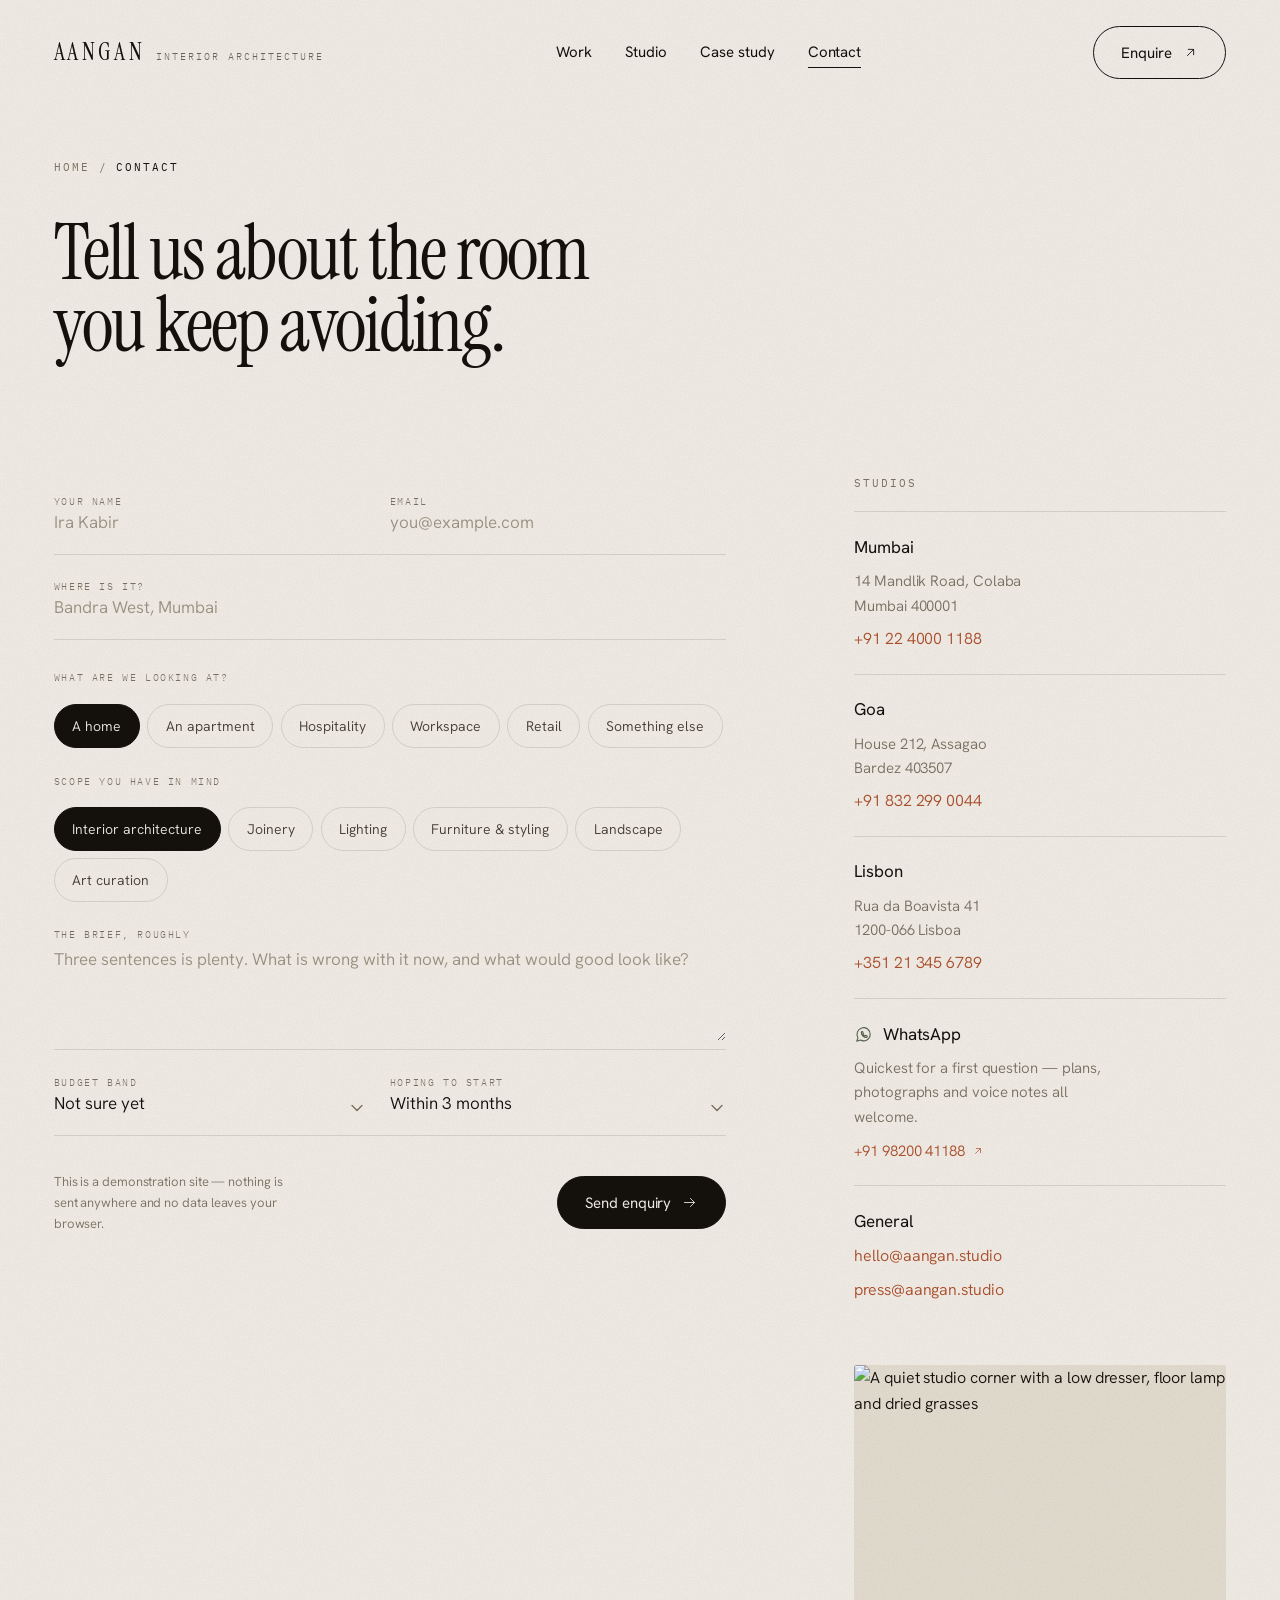
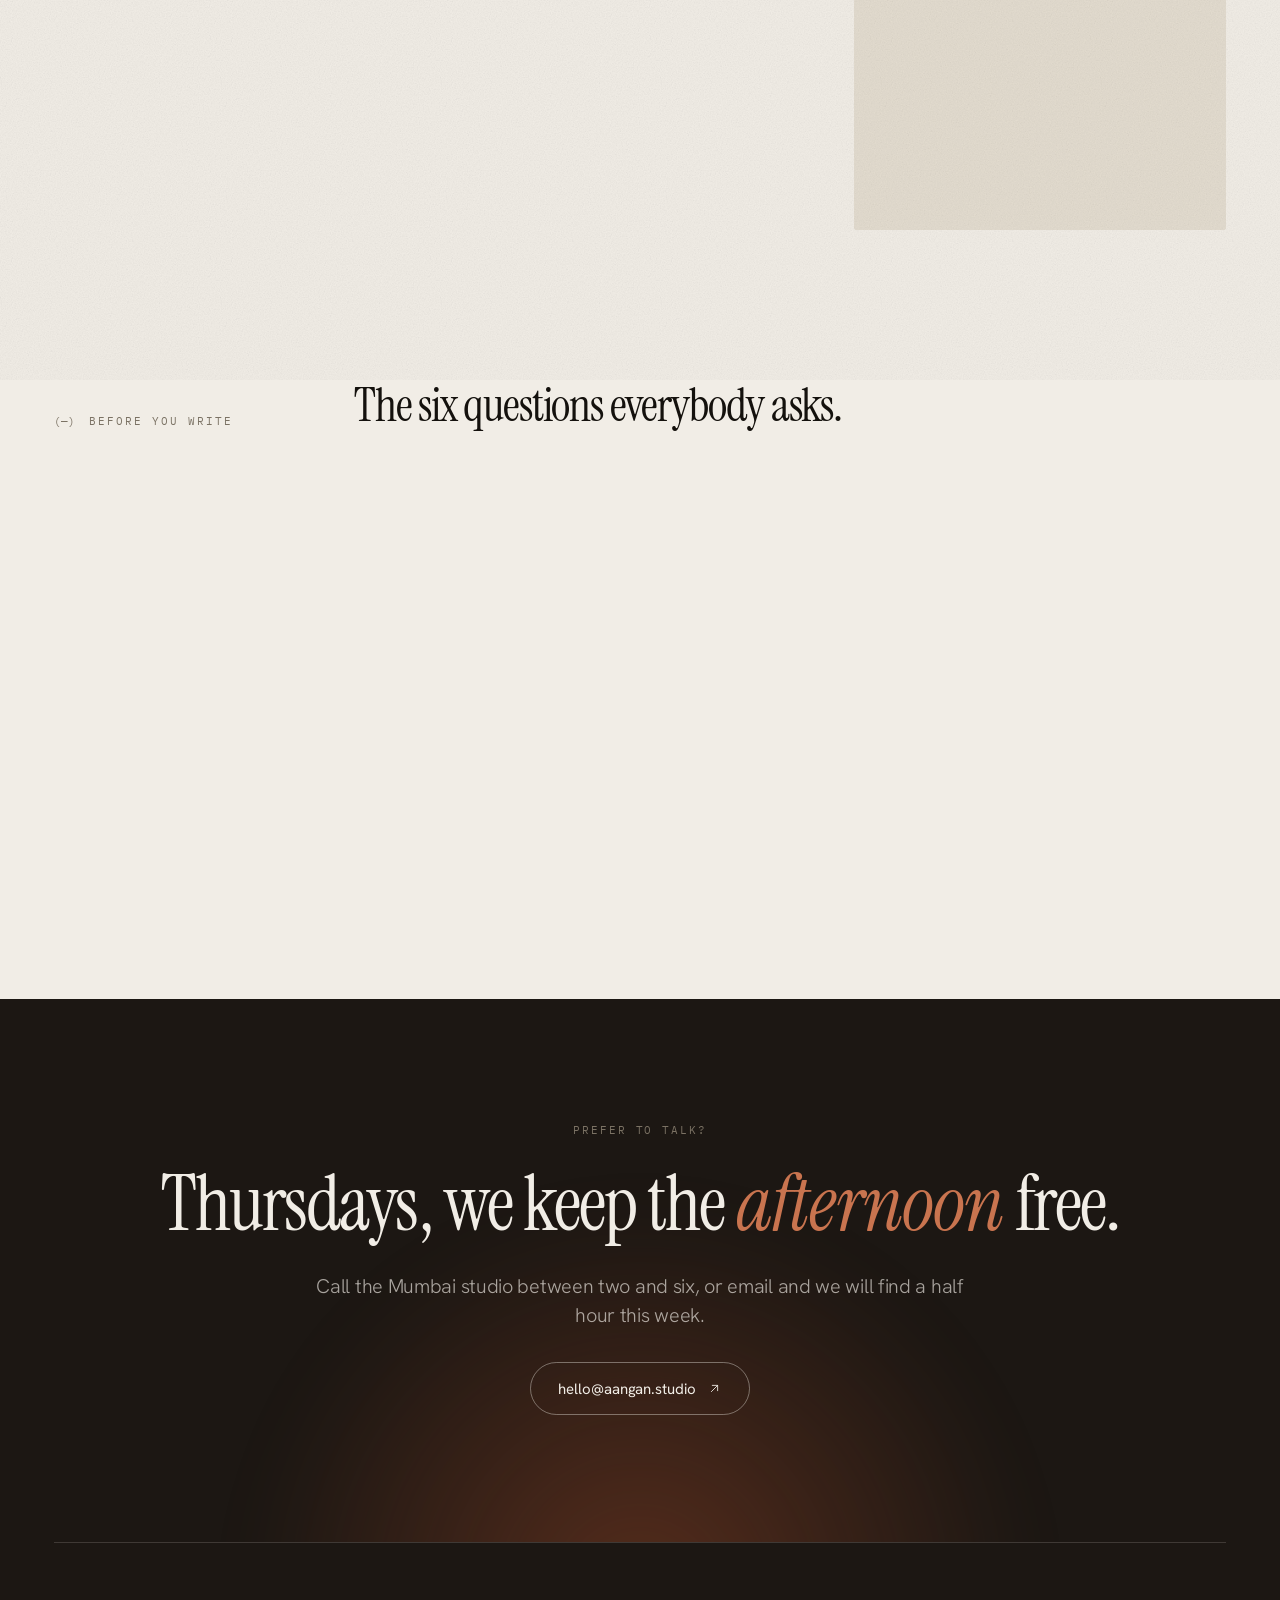
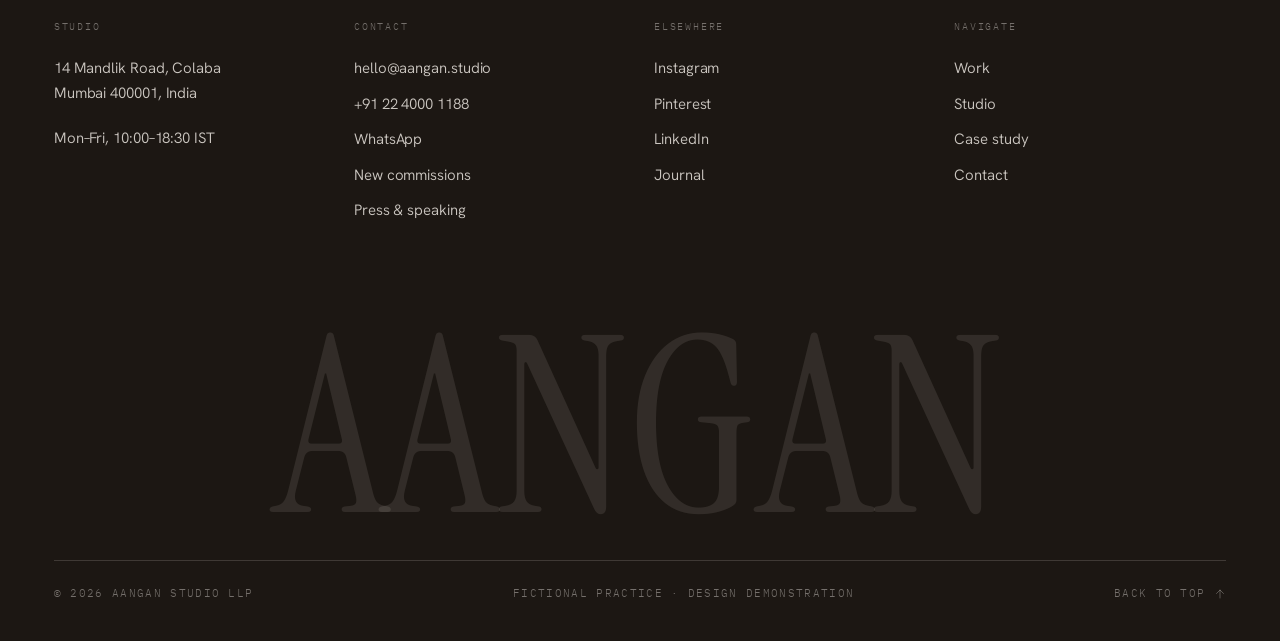
==== commit c21b1251: "Use branded share cards for WhatsApp link previews Adds 1200x630 share images under assets/og with t" ====
--- a/contact.html
+++ b/contact.html
@@ -6,6 +6,17 @@
 <title>Contact — Aangan</title>
 <meta name="description" content="Start a project with Aangan. Studios in Mumbai, Goa and Lisbon. We reply to every enquiry within two working days.">
 <meta name="theme-color" content="#F1EDE6">
+<meta property="og:site_name" content="Aangan">
+<meta property="og:title" content="Contact — Aangan">
+<meta property="og:description" content="Start a project with Aangan. Studios in Mumbai, Goa and Lisbon — or message us on WhatsApp.">
+<meta property="og:type" content="website">
+<meta property="og:url" content="https://aangan-interiors.netlify.app/contact.html">
+<meta property="og:image" content="https://aangan-interiors.netlify.app/assets/og/contact.jpg">
+<meta property="og:image:type" content="image/jpeg">
+<meta property="og:image:width" content="1200">
+<meta property="og:image:height" content="630">
+<meta property="og:image:alt" content="The Aangan wordmark over a quiet studio corner with a dresser and dried grasses">
+<meta name="twitter:card" content="summary_large_image">
 <link rel="icon" href="data:image/svg+xml,%3Csvg xmlns='http://www.w3.org/2000/svg' viewBox='0 0 32 32'%3E%3Crect width='32' height='32' fill='%231C1713'/%3E%3Ctext x='16' y='23' font-family='Georgia,serif' font-size='19' fill='%23F1EDE6' text-anchor='middle'%3EA%3C/text%3E%3C/svg%3E">
 <link rel="preconnect" href="https://fonts.googleapis.com">
 <link rel="preconnect" href="https://fonts.gstatic.com" crossorigin>
